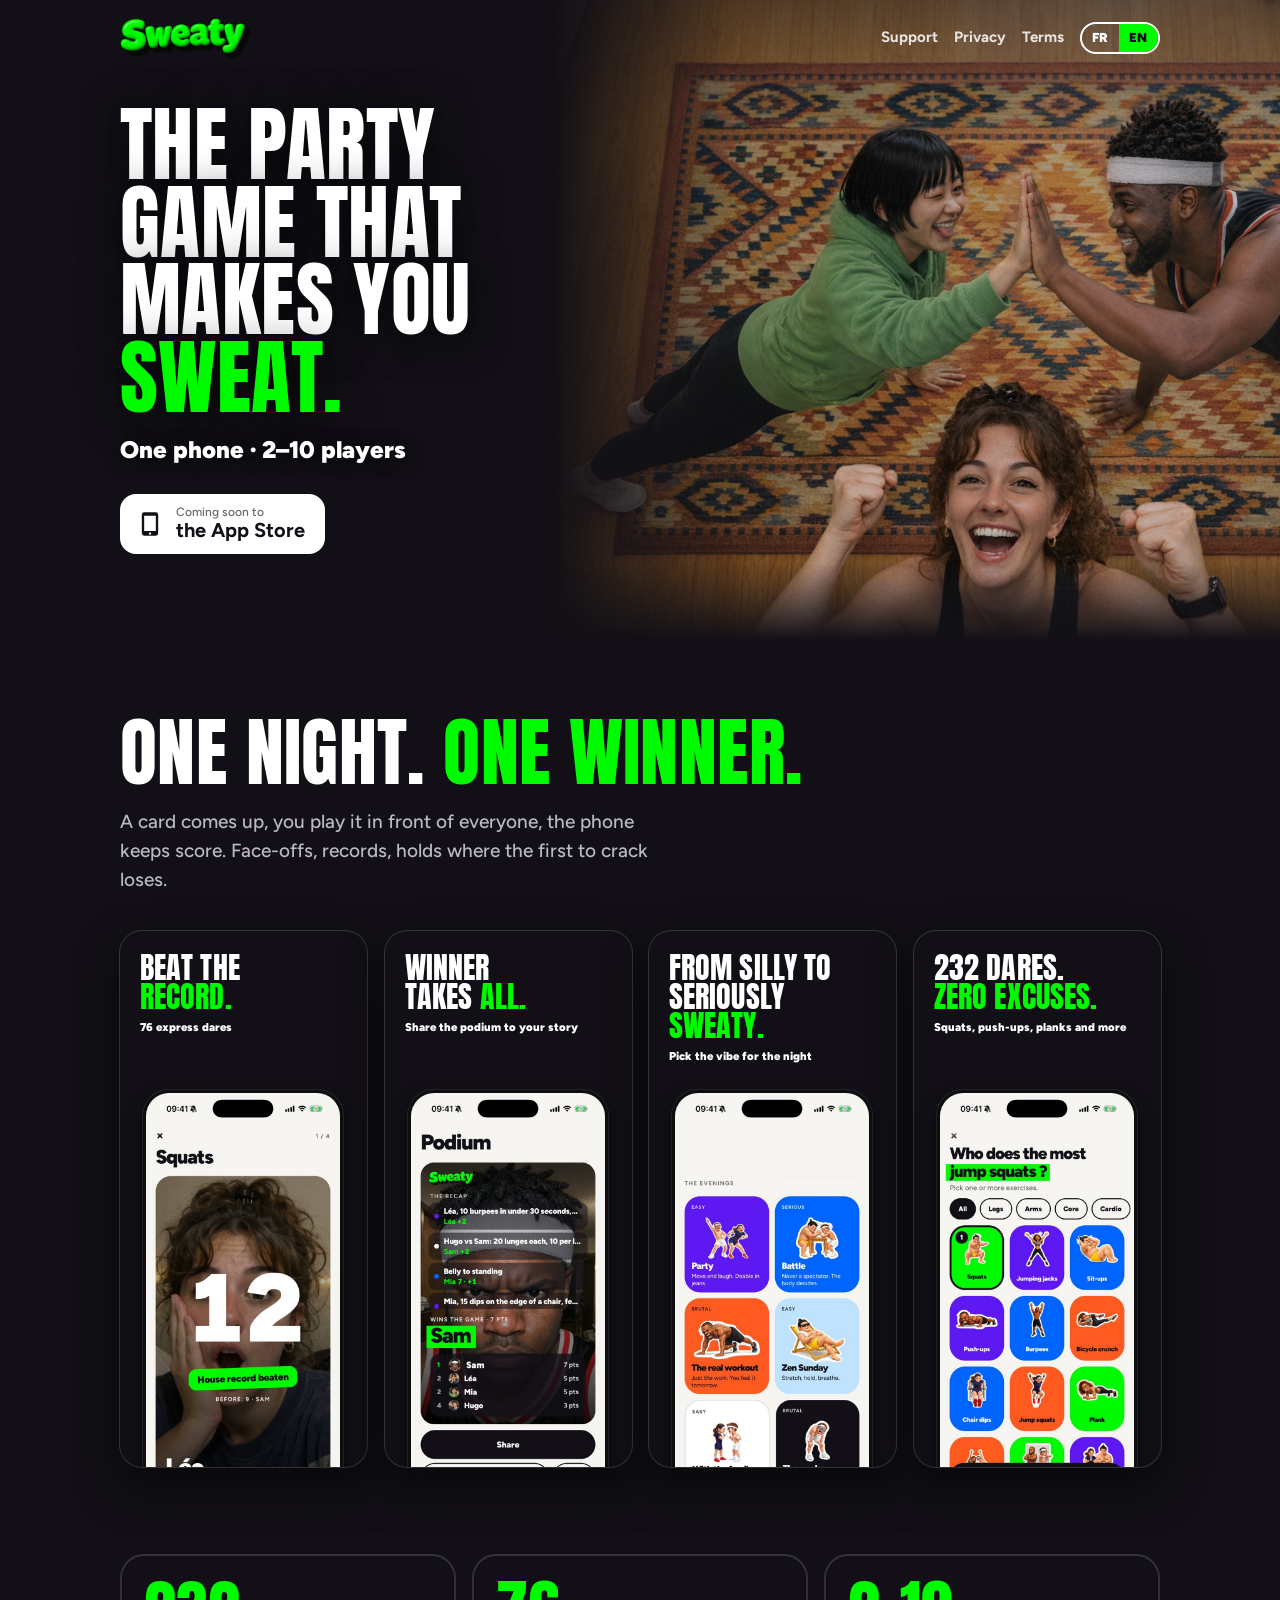
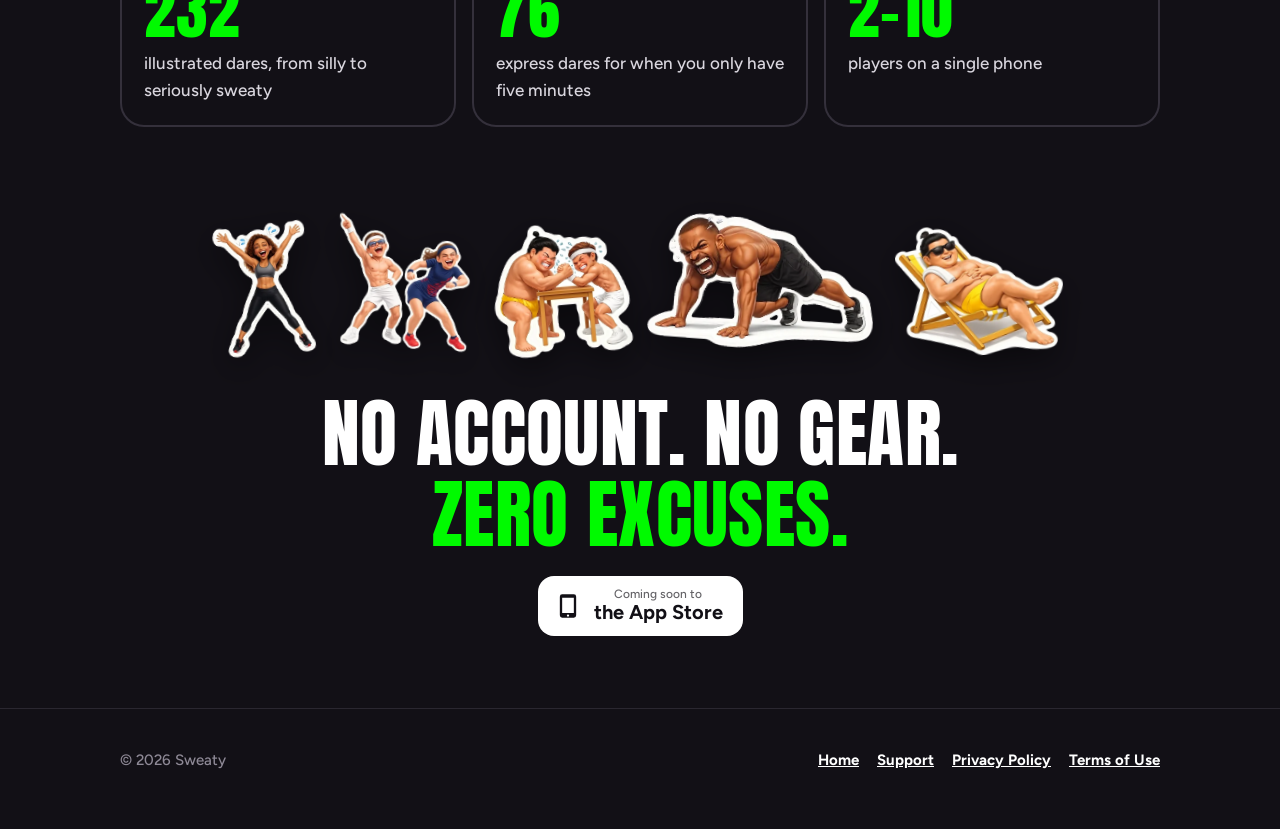
==== index.html @ d06563e6 "Accueil : la provenance d'une visite (referrer Instagram, TikTok… ou ?s=) est comptée comme un clic " ====
<!doctype html>
<html class="l-en" lang="en">
<head>
<meta charset="utf-8">
<meta name="viewport" content="width=device-width,initial-scale=1">
<title>Sweaty · The party game that makes you sweat</title>
<meta name="title-fr" content="Sweaty · Le party game qui fait suer"><meta name="title-en" content="Sweaty · The party game that makes you sweat">
<meta name="description" content="Workout dares with friends, on a single phone. 2 to 10 players.">
<meta property="og:title" content="Sweaty · The party game that makes you sweat"><meta property="og:description" content="Workout dares with friends, on a single phone. 2 to 10 players.">
<meta property="og:image" content="https://sweatygame.com/img/hero-wide-8.jpg">
<meta name="theme-color" content="#121016">
<meta name="apple-itunes-app" content="app-id=6825698984">
<link rel="icon" href="img/favicon.png"><link rel="apple-touch-icon" href="img/icon.png">
<link rel="stylesheet" href="style.css?v=c065d36a">
<script src="lang.js?v=2d3f7bec"></script>
</head>
<body class="home">

<header class="hero">
  <picture>
    <source media="(max-width:860px)" srcset="img/hero-phone-8.jpg">
    <img class="bg" src="img/hero-wide-8.jpg" alt="" width="2000" height="1763">
  </picture>
  <div class="wrap bar">
  <a class="logo" href="./" aria-label="Sweaty"><img src="img/wordmark.png" alt="Sweaty" width="600" height="184"></a>
  <nav>
    <a class="hide-s" href="support.html"><span data-l="fr">Aide</span><span data-l="en">Support</span></a>
    <a class="hide-s" href="privacy.html"><span data-l="fr">Confidentialité</span><span data-l="en">Privacy</span></a>
    <a class="hide-s" href="terms.html"><span data-l="fr">Conditions</span><span data-l="en">Terms</span></a>
    <span class="langs" role="group" aria-label="Language"><button data-set="fr" lang="fr">FR</button><button data-set="en" lang="en">EN</button></span>
  </nav>
</div>
  <div class="wrap hero-copy">
    <h1 class="display"><span data-l="fr">Le party game qui fait <span class="neon">suer.</span></span><span data-l="en">The party game that makes you <span class="neon">sweat.</span></span></h1>
    <p class="lead"><span data-l="fr">Un seul téléphone · 2 à 10 joueurs</span><span data-l="en">One phone · 2–10 players</span></p>
    <span class="store" aria-label="App Store">
  <svg viewBox="0 0 24 24" aria-hidden="true"><path d="M7 2h10a2 2 0 0 1 2 2v16a2 2 0 0 1-2 2H7a2 2 0 0 1-2-2V4a2 2 0 0 1 2-2zm0 3v13h10V5H7zm5 14.2a1 1 0 1 0 0 2 1 1 0 0 0 0-2z"/></svg>
  <span><small><span data-l="fr">Bientôt sur</span><span data-l="en">Coming soon to</span></small><b><span data-l="fr">l’App Store</span><span data-l="en">the App Store</span></b></span>
</span>
  </div>
</header>

<section class="band ink">
  <div class="wrap">
    <h2 class="display"><span data-l="fr"><span class="nw">Une soirée.</span> <span class="neon nw">Un gagnant.</span></span><span data-l="en"><span class="nw">One night.</span> <span class="neon nw">One winner.</span></span></h2>
    <p class="sub"><span data-l="fr">Une carte tombe, tu la joues devant tout le monde, le téléphone compte les points. Face-à-face, records, tenues où le premier qui craque a perdu.</span><span data-l="en">A card comes up, you play it in front of everyone, the phone keeps score. Face-offs, records, holds where the first to crack loses.</span></p>
    <div class="gallery" data-l="fr"><figure class="tile"><figcaption><b class="display">Bats le<br><span class="neon">record.</span></b><span class="cap">76 défis express</span></figcaption><div class="phone"><img src="img/cap-fr-4.jpg" alt="Record de la maison battu par Léa" width="620" height="1348" loading="lazy"></div></figure><figure class="tile"><figcaption><b class="display">Le gagnant<br>prend <span class="neon">tout.</span></b><span class="cap">Le podium à partager en story</span></figcaption><div class="phone"><img src="img/cap-fr-5.jpg" alt="Podium de fin de partie" width="620" height="1348" loading="lazy"></div></figure><figure class="tile"><figcaption><b class="display">Du fou rire<br>au vrai <span class="neon">sport.</span></b><span class="cap">Choisis l’ambiance de la soirée</span></figcaption><div class="phone"><img src="img/cap-fr-6.jpg" alt="Les soirées de Sweaty" width="620" height="1348" loading="lazy"></div></figure><figure class="tile"><figcaption><b class="display">232 défis.<br><span class="neon">Zéro excuse.</span></b><span class="cap">Squats, pompes, gainage et plus</span></figcaption><div class="phone"><img src="img/cap-fr-7.jpg" alt="Choix des défis express" width="620" height="1348" loading="lazy"></div></figure></div>
    <div class="gallery" data-l="en"><figure class="tile"><figcaption><b class="display">Beat the<br><span class="neon">record.</span></b><span class="cap">76 express dares</span></figcaption><div class="phone"><img src="img/cap-en-4.jpg" alt="House record beaten by Léa" width="620" height="1348" loading="lazy"></div></figure><figure class="tile"><figcaption><b class="display">Winner<br>takes <span class="neon">all.</span></b><span class="cap">Share the podium to your story</span></figcaption><div class="phone"><img src="img/cap-en-5.jpg" alt="End-of-game podium" width="620" height="1348" loading="lazy"></div></figure><figure class="tile"><figcaption><b class="display">From silly to<br>seriously <span class="neon">sweaty.</span></b><span class="cap">Pick the vibe for the night</span></figcaption><div class="phone"><img src="img/cap-en-6.jpg" alt="Sweaty game nights" width="620" height="1348" loading="lazy"></div></figure><figure class="tile"><figcaption><b class="display">232 dares.<br><span class="neon">Zero excuses.</span></b><span class="cap">Squats, push-ups, planks and more</span></figcaption><div class="phone"><img src="img/cap-en-7.jpg" alt="Picking express dares" width="620" height="1348" loading="lazy"></div></figure></div>
    <p class="hint"><span data-l="fr">Fais défiler →</span><span data-l="en">Scroll →</span></p>
  </div>
</section>

<section class="band ink" style="padding-top:8px">
  <div class="wrap">
    <div class="facts">
      <div class="fact"><b>232</b><span data-l="fr">défis illustrés, du fou rire au vrai sport</span><span data-l="en">illustrated dares, from silly to seriously sweaty</span></div>
      <div class="fact"><b>76</b><span data-l="fr">défis express quand on n'a que cinq minutes</span><span data-l="en">express dares for when you only have five minutes</span></div>
      <div class="fact"><b>2–10</b><span data-l="fr">joueurs sur un seul téléphone</span><span data-l="en">players on a single phone</span></div>
    </div>
  </div>
</section>

<section class="ink closing">
  <div class="wrap">
    <div class="mascots" aria-hidden="true">
      <img src="img/m-jumpingjack.webp" alt="" loading="lazy"><img src="img/m-dance.webp" alt="" loading="lazy"><img src="img/m-armwrestle.webp" alt="" loading="lazy"><img src="img/m-climber.webp" alt="" loading="lazy"><img src="img/m-chill.webp" alt="" loading="lazy">
    </div>
    <h2 class="display"><span data-l="fr"><span class="nw">Pas de compte.</span> <span class="nw">Pas de matériel.</span> <span class="neon nw">Zéro excuse.</span></span><span data-l="en"><span class="nw">No account.</span> <span class="nw">No gear.</span> <span class="neon nw">Zero excuses.</span></span></h2>
    <span class="store" aria-label="App Store">
  <svg viewBox="0 0 24 24" aria-hidden="true"><path d="M7 2h10a2 2 0 0 1 2 2v16a2 2 0 0 1-2 2H7a2 2 0 0 1-2-2V4a2 2 0 0 1 2-2zm0 3v13h10V5H7zm5 14.2a1 1 0 1 0 0 2 1 1 0 0 0 0-2z"/></svg>
  <span><small><span data-l="fr">Bientôt sur</span><span data-l="en">Coming soon to</span></small><b><span data-l="fr">l’App Store</span><span data-l="en">the App Store</span></b></span>
</span>
  </div>
</section>
<script>
(function () {
  // Where a visit to the home comes from: a bio link (Instagram, TikTok… send their referrer) or an explicit ?s=.
  // Counted like a /go click, so the sources compare in one table. Nothing stored, no cookie.
  var KEY = "phc_oCD946SSkJ4tAKrkd6mvr7YiN2otQcJM7UCzpSbLipkP", HOST = "https://eu.i.posthog.com";
  if (!KEY) { return; }
  var q = new URLSearchParams(location.search);
  var s = (q.get('s') || '').replace(/[^a-z0-9_-]/gi, '').slice(0, 40);
  if (!s) {
    var r = (document.referrer || '').toLowerCase();
    var known = [['instagram.com', 'instagram'], ['tiktok.com', 'tiktok'], ['facebook.com', 'facebook'], ['t.co', 'x'], ['twitter.com', 'x'], ['x.com', 'x'], ['youtube.com', 'youtube'], ['youtu.be', 'youtube'], ['threads.', 'threads'], ['snapchat.com', 'snapchat'], ['linkedin.com', 'linkedin'], ['reddit.com', 'reddit'], ['producthunt.com', 'producthunt']];
    for (var i = 0; i < known.length; i++) { if (r.indexOf(known[i][0]) !== -1) { s = known[i][1]; break; } }
  }
  if (!s) { return; }
  try {
    var body = JSON.stringify({api_key: KEY, event: 'share_link_clicked', distinct_id: 'home-' + Math.random().toString(36).slice(2),
      properties: {source: s, landing: 'home', $process_person_profile: false, $current_url: location.href, $referrer: document.referrer || '', $lib: 'sweaty-home'}});
    if (!(navigator.sendBeacon && navigator.sendBeacon(HOST + '/i/v0/e/', new Blob([body], {type: 'text/plain'})))) {
      fetch(HOST + '/i/v0/e/', {method: 'POST', keepalive: true, headers: {'Content-Type': 'text/plain'}, body: body}).catch(function () {});
    }
  } catch (err) {}
})();
</script>
<footer><div class="wrap row">
  <span>© <span id="y">2026</span> Sweaty</span>
  <nav>
    <a href="./"><span data-l="fr">Accueil</span><span data-l="en">Home</span></a>
    <a href="support.html"><span data-l="fr">Aide et contact</span><span data-l="en">Support</span></a>
    <a href="privacy.html"><span data-l="fr">Confidentialité</span><span data-l="en">Privacy Policy</span></a>
    <a href="terms.html"><span data-l="fr">Conditions d'utilisation</span><span data-l="en">Terms of Use</span></a>
  </nav>
</div></footer>
</body>
</html>
---- style.css ----
@import url('https://fonts.googleapis.com/css2?family=Anton&family=Figtree:wght@500;700;900&display=swap');
:root{--purple:#5E18F1;--neon:#00FA00;--ink:#121016;--paper:#F6F5F2;--white:#fff;--blue:#0064FF;--orange:#FF5A1F;--sky:#BFE3FF;--muted:#5d5a63;--line:#e3e1dc}
*{box-sizing:border-box}
html{-webkit-text-size-adjust:100%}
body{margin:0;background:var(--paper);color:var(--ink);font:500 17px/1.55 Figtree,system-ui,-apple-system,sans-serif}
a{color:inherit}
img{max-width:100%;height:auto;display:block}
html.l-fr [data-l=en],html.l-en [data-l=fr]{display:none!important}
.wrap{max-width:1080px;margin:0 auto;padding:0 20px}
/* top bar */
.bar{display:flex;align-items:center;justify-content:space-between;gap:12px;padding-top:18px;padding-bottom:18px}
.bar .logo img{height:40px;width:auto}
.bar nav{display:flex;align-items:center;gap:16px;font-weight:700;font-size:15px}
.bar nav a{text-decoration:none;opacity:.85}
.bar nav a:hover{opacity:1;text-decoration:underline}
.langs{display:inline-flex;border:2px solid currentColor;border-radius:999px;overflow:hidden;font-weight:900;font-size:13px}
.langs button{all:unset;cursor:pointer;padding:4px 10px;letter-spacing:.04em}
html.l-fr .langs [data-set=fr],html.l-en .langs [data-set=en]{background:var(--neon);color:var(--ink)}
/* hero */
.display{font-family:Anton,Impact,'Arial Narrow',sans-serif;font-weight:400;text-transform:uppercase;letter-spacing:.005em;line-height:.95}
.neon{color:var(--neon)}
.hero{position:relative;color:#fff;background:var(--ink);overflow:hidden;display:flex;flex-direction:column}
.hero .bar{order:1;position:relative;z-index:2;width:100%}
.hero-copy{order:2;position:relative;z-index:2;padding-top:12px;padding-bottom:28px;width:100%}
.hero picture{order:3;position:relative;display:block}
.hero .bg{display:block;width:100%;height:auto;aspect-ratio:4/5;object-fit:cover;object-position:50% 50%}
/* the shading lives inside the photo's frame, so it always paints over it */
.hero picture::before,.hero picture::after{content:'';position:absolute;pointer-events:none;z-index:1}
.hero picture::before{inset:0 0 auto 0;height:44px;background:linear-gradient(180deg,var(--ink),rgba(18,16,22,0))}
.hero picture::after{inset:auto 0 0 0;height:120px;background:linear-gradient(180deg,rgba(18,16,22,0),var(--ink))}
.hero h1{font-size:clamp(48px,13vw,84px);margin:0 0 14px;text-shadow:0 4px 30px rgba(0,0,0,.35)}
.hero p.lead{font-weight:900;font-size:clamp(18px,2.1vw,24px);margin:0 0 26px}
.store{display:inline-flex;align-items:center;gap:12px;background:#fff;color:var(--ink);border-radius:16px;padding:12px 20px 12px 16px;text-decoration:none;font-weight:700}
.store svg{width:28px;height:28px;fill:currentColor}
.store small{display:block;font-size:12px;opacity:.65;font-weight:500;line-height:1.1}
.store b{display:block;font-size:20px;line-height:1.15}
/* sections */
section.band{padding:72px 0}
h2{font-weight:900;font-size:clamp(32px,4.5vw,52px);line-height:1.02;letter-spacing:-.025em;margin:0 0 14px}
h2.display .nw{white-space:nowrap}
h2.display{font-weight:400;letter-spacing:.005em;font-size:clamp(42px,6vw,76px);line-height:1.06}
.sub{color:var(--muted);font-size:19px;margin:0 0 36px;max-width:46ch}
.ink{background:var(--ink);color:#fff}
.ink .sub{color:#bdb9c4}
.gallery{display:grid;grid-template-columns:repeat(4,1fr);gap:18px}
/* one layout for every tile: title on top, phone at the same height, cut by the tile's bottom edge */
.tile{margin:0;container-type:inline-size;position:relative;aspect-ratio:1320/2868;overflow:hidden;border-radius:22px;background:var(--ink);box-shadow:0 0 0 1px rgba(255,255,255,.16),0 20px 44px rgba(0,0,0,.55)}
.tile figcaption{position:absolute;left:8cqw;right:6cqw;top:9cqw}
.tile figcaption b{display:block;font-size:12cqw;line-height:.98;color:#fff}
.tile figcaption .cap{display:block;margin-top:3.5cqw;font-weight:900;font-size:4.6cqw;line-height:1.25;color:#fff}
.tile .phone{position:absolute;left:9cqw;right:9cqw;top:var(--phone-top,52cqw);padding:1.6cqw;border-radius:11cqw;background:#0E0D10;box-shadow:0 4cqw 7cqw rgba(0,0,0,.55),inset 0 0 0 .3cqw #2A282E}
.tile .phone img{display:block;width:100%;height:auto;border-radius:9.4cqw}
/* English has one three-line title: every phone moves down by one line so they stay level */
html.l-en .tile{--phone-top:64cqw}
.hint{display:none;color:#8e8996;font-size:14px;font-weight:700;margin:6px 0 0}
.facts{display:grid;grid-template-columns:repeat(3,1fr);gap:16px;margin-top:8px}
.fact{border:2px solid #34303b;border-radius:24px;padding:22px;color:#d9d6de}
.fact b{display:block;font-family:Anton,Impact,sans-serif;font-weight:400;font-size:64px;line-height:1;color:var(--neon);margin-bottom:8px}
.closing{text-align:center;padding:24px 0 72px}
.closing h2{margin-bottom:22px}
/* footer */
footer{padding:40px 0 56px;font-size:15px;color:var(--muted);border-top:1px solid var(--line)}
footer .row{display:flex;flex-wrap:wrap;justify-content:space-between;gap:16px;align-items:center}
footer nav{display:flex;flex-wrap:wrap;gap:18px;font-weight:700;color:var(--ink)}
/* document pages */
.doc-head{background:var(--ink);color:#fff;padding-bottom:40px}
.doc-head h1{font-family:Anton,Impact,sans-serif;font-weight:400;text-transform:uppercase;font-size:clamp(44px,7vw,80px);line-height:.95;margin:28px 0 12px}
.doc-head p{margin:0;opacity:.8}
.doc{max-width:760px;margin:0 auto;padding:44px 20px 24px}
.doc h2{font-size:clamp(24px,3vw,30px);margin:40px 0 10px}
.doc h3{font-weight:900;font-size:20px;margin:26px 0 6px}
.doc p,.doc li{color:#2b2830}
.doc ul{padding-left:22px}
.doc li{margin:6px 0}
.note{background:#fff;border:2px solid var(--ink);border-radius:22px;padding:18px 20px;margin:24px 0}
.note.green{background:var(--neon);border-color:var(--neon)}
.mail{font-weight:900;font-size:20px;word-break:break-all}
.faq details{background:#fff;border-radius:20px;padding:16px 20px;margin:10px 0;border:2px solid transparent}
.faq details[open]{border-color:var(--ink)}
.faq summary{cursor:pointer;font-weight:900;font-size:18px;list-style:none;display:flex;justify-content:space-between;gap:12px}
.faq summary::-webkit-details-marker{display:none}
.faq summary::after{content:'+';font-size:24px;line-height:1}
.faq details[open] summary::after{content:'–'}
.faq details p{margin:10px 0 0}
@media (min-width:861px){
  /* desktop: copy on ink at the left, the photo cropped so Hugo stays out of frame (ratio 1.135, never cropped further) at the right, a short fade between the two */
  .hero{--hero-h:clamp(560px,50vw,860px);min-height:var(--hero-h)}
  .hero-copy{margin-top:auto;margin-bottom:auto;padding-top:0;padding-bottom:56px}
  .hero-copy>*{max-width:min(46%,540px)}
  .hero h1{font-size:clamp(52px,6.4vw,96px);text-shadow:0 4px 40px rgba(0,0,0,.6)}
  .hero p.lead{text-shadow:0 2px 18px rgba(0,0,0,.6)}
  .hero picture{position:absolute;top:0;bottom:0;right:0;left:auto;width:min(66%,calc(var(--hero-h) * 1.135))}
  .hero .bg{position:absolute;inset:0;width:100%;height:100%;aspect-ratio:auto;object-position:50% 50%}
  .hero picture::before{inset:0 auto 0 0;width:26%;height:auto;background:linear-gradient(90deg,var(--ink),rgba(18,16,22,0))}
  .hero picture::after{inset:0;height:auto;background:linear-gradient(180deg,rgba(18,16,22,.5) 0%,rgba(18,16,22,0) 22%,rgba(18,16,22,0) 88%,var(--ink) 100%)}
}


@media (max-width:860px){
  .facts{grid-template-columns:1fr}
  .bar nav .hide-s{display:none}
  .gallery{display:flex;gap:14px;overflow-x:auto;scroll-snap-type:x mandatory;margin:0 -20px;padding:4px 20px 22px;scrollbar-width:none;-webkit-overflow-scrolling:touch}
  .gallery::-webkit-scrollbar{display:none}
  .gallery .tile{flex:0 0 min(62%,300px);scroll-snap-align:start}
  .hint{display:block}
}
@media (max-width:600px){
  section.band{padding:52px 0}
  .fact b{font-size:52px}
}
/* mascots above the closing call */
.mascots{display:flex;justify-content:center;align-items:flex-end;gap:clamp(6px,2vw,22px);margin:0 auto 38px;max-width:760px}
.mascots img{width:auto;height:clamp(64px,11vw,132px);filter:drop-shadow(0 10px 16px rgba(0,0,0,.45))}
.mascots img:nth-child(odd){transform:rotate(-5deg)}
.mascots img:nth-child(even){transform:rotate(4deg) translateY(-6px)}
@media (max-width:480px){.mascots img:nth-child(2),.mascots img:nth-child(4){display:none}}
/* the homepage stays black down to the footer */
body.home{background:var(--ink)}
body.home footer{color:#8e8996;border-top-color:#2a2730}
body.home footer nav{color:#fff}

/* /go: the page a shared podium links to. One ink screen: the duo, the dare, the badge. */
.go-body{min-height:100svh;display:flex;flex-direction:column}
.go [hidden]{display:none!important}
.go-page{flex:1;display:flex;flex-direction:column;color:#fff;background:var(--ink)}
.go-page .bar{width:100%;max-width:1080px;margin:0 auto;padding-left:20px;padding-right:20px}
.go{flex:1;display:flex;flex-direction:column;align-items:center;justify-content:center;text-align:center;padding:16px 20px 36px;max-width:760px;margin:0 auto;width:100%}
/* The sticker takes whatever height the text leaves: the screen is always full, two lines more or less. */
/* Once the sticker is at its largest, what is left goes above it: the badge stays near the foot. */
.go-art{flex:1 1 0;min-height:160px;max-height:480px;width:100%;position:relative;margin:auto 0 12px}
.go-duo{position:absolute;inset:0;width:100%;height:100%;object-fit:contain;filter:drop-shadow(0 18px 28px rgba(0,0,0,.5));transform:rotate(-3deg)}
.go h1{font-size:clamp(64px,19vw,96px);margin:0 0 16px;line-height:.92}
.go .hl{background:var(--neon);color:var(--ink);padding:0 .07em;display:inline-block;line-height:.96}
.go-rec{margin:0 0 10px;display:flex;flex-direction:column;align-items:center;gap:2px}
.go-rec-label{font-weight:900;font-size:13px;letter-spacing:.14em;text-transform:uppercase;color:#bdb9c4}
.go-rec b{color:var(--neon);font-size:clamp(34px,9vw,56px);line-height:1}
.go-lead{font-weight:900;font-size:clamp(17px,4.4vw,24px);line-height:1.3;margin:0 0 28px;color:#fff}
.go-lead .hook{display:none}.go-lead .hook.on{display:inline}
.go .store{padding:14px 26px 14px 20px;transition:transform .15s}
.go .store:hover{transform:translateY(-2px)}
.go .store b{font-size:22px}
@media (min-width:600px){.go .store{padding:18px 34px 18px 26px;border-radius:20px}.go .store svg{width:34px;height:34px}.go .store small{font-size:14px}.go .store b{font-size:27px}}
.go-wait{margin:22px 0 0;font-size:14px;color:#8e8996;display:flex;align-items:center;gap:10px}
.go-bar{width:56px;height:4px;border-radius:2px;background:#2a2730;overflow:hidden;display:inline-block}
.go-bar i{display:block;height:100%;width:0;background:var(--neon);animation:go-fill 1.4s linear forwards}
@keyframes go-fill{to{width:100%}}
.go-body footer{padding:22px 0 28px}
@media (max-width:480px){.go-page .bar nav .hide-s{display:none}}
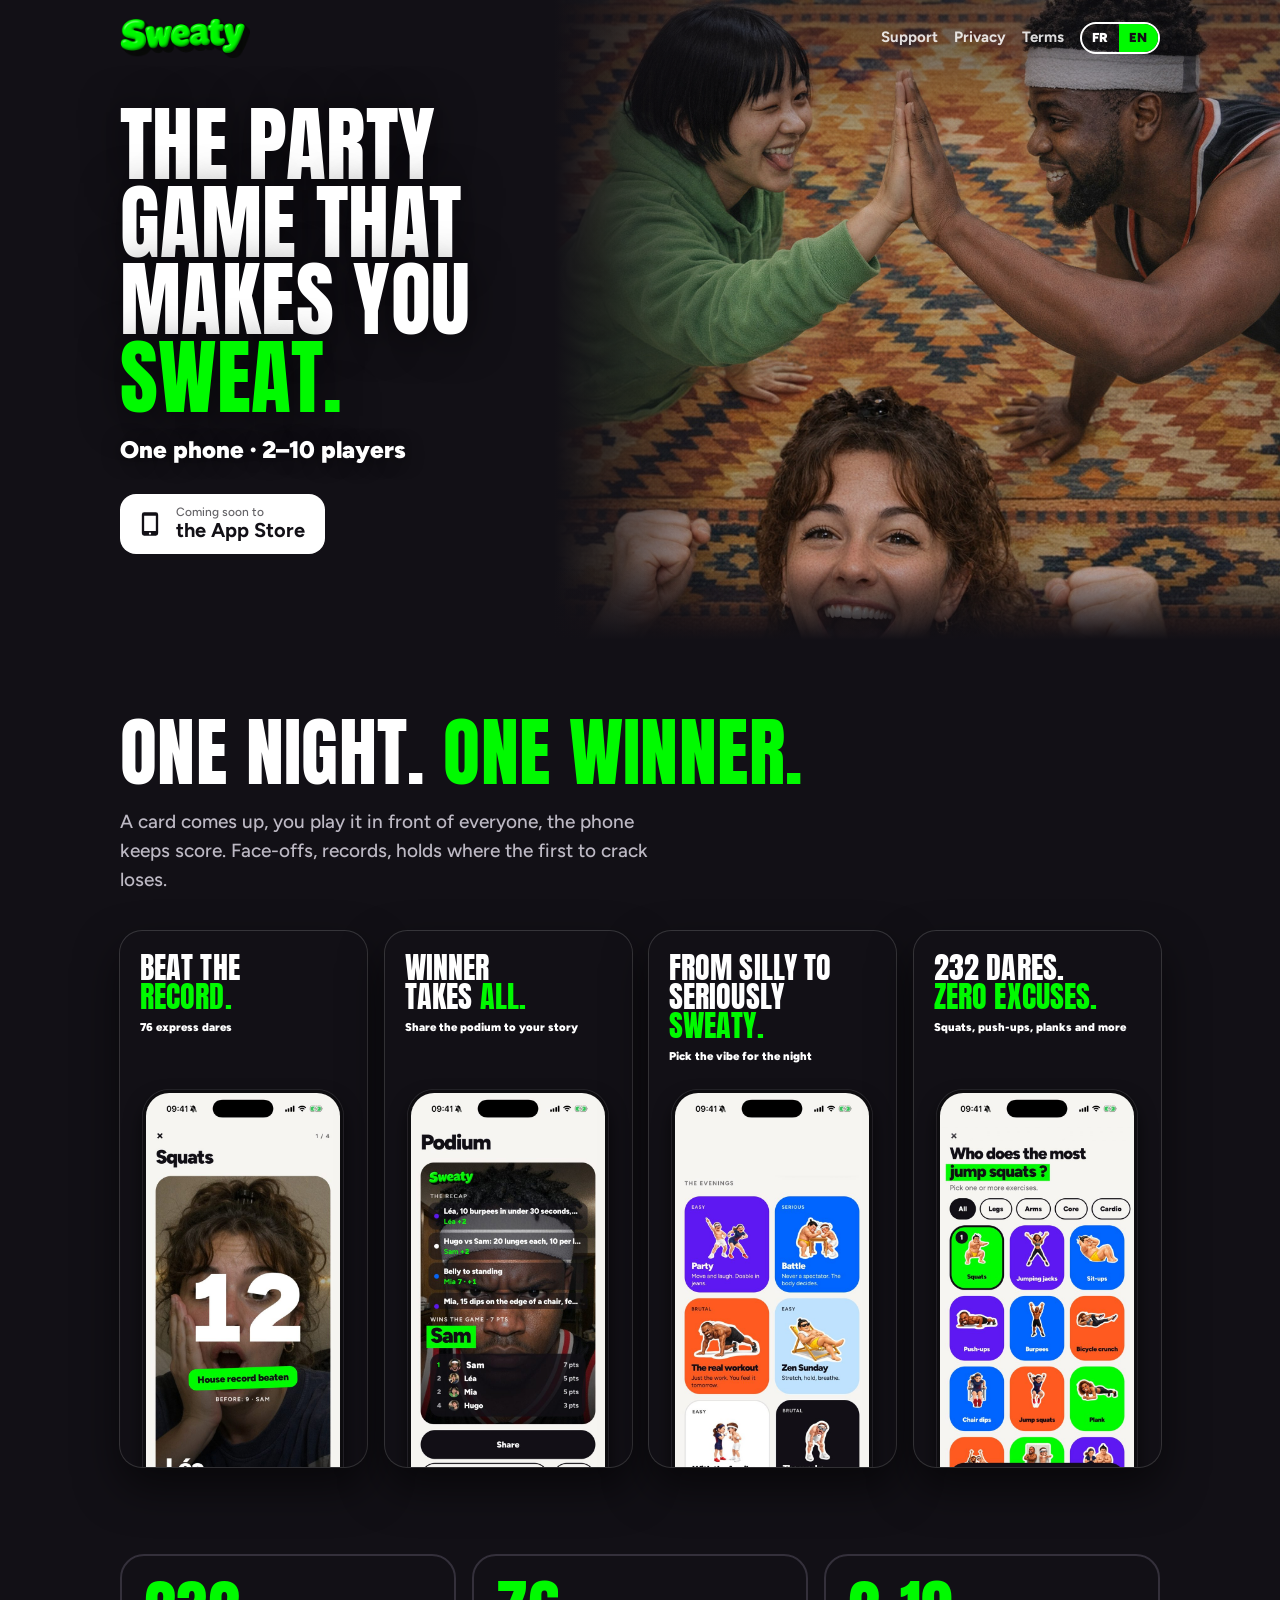
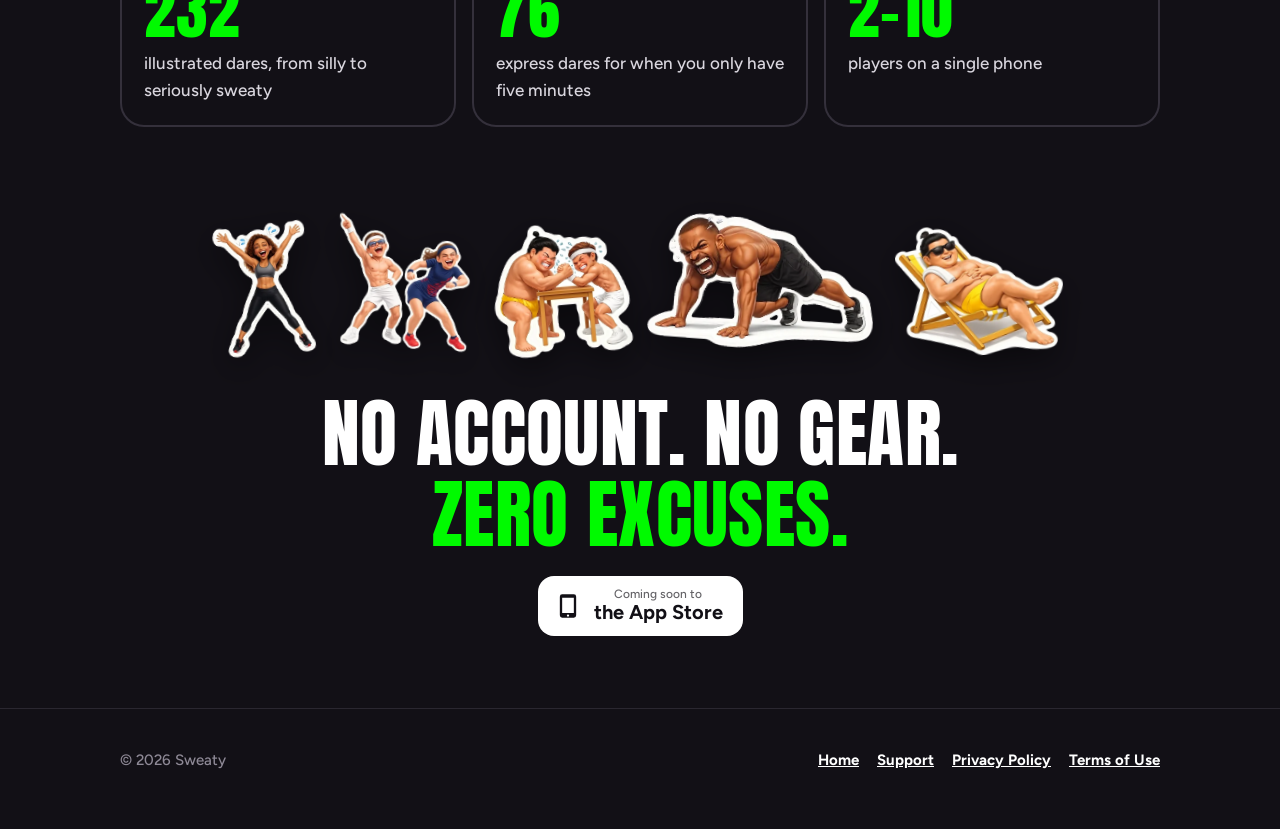
==== commit d5853f2e: "Accueil : une visite venue d'un réseau (utm_source=ig, referrer TikTok…) atterrit sur la page Bats-n" ====
--- a/index.html
+++ b/index.html
@@ -10,6 +10,19 @@
 <meta property="og:image" content="https://sweatygame.com/img/hero-wide-8.jpg">
 <meta name="theme-color" content="#121016">
 <meta name="apple-itunes-app" content="app-id=6825698984">
+<script>
+(function () {
+  // A visit that comes from a bio link (Instagram adds utm_source=ig, TikTok and the others send their referrer)
+  // lands on the dare page, /go, which counts the click by its source and opens the App Store. A direct visit stays here.
+  var q = new URLSearchParams(location.search);
+  var s = (q.get('s') || '').replace(/[^a-z0-9_-]/gi, '').slice(0, 40);
+  var utm = (q.get('utm_source') || '').toLowerCase();
+  var ref = (document.referrer || '').toLowerCase();
+  var known = [['ig', 'instagram'], ['instagram', 'instagram'], ['tiktok', 'tiktok'], ['facebook', 'facebook'], ['fb', 'facebook'], ['t.co', 'x'], ['twitter', 'x'], ['x.com', 'x'], ['youtu', 'youtube'], ['threads', 'threads'], ['snapchat', 'snapchat'], ['linkedin', 'linkedin'], ['reddit', 'reddit'], ['producthunt', 'producthunt']];
+  if (!s) { for (var i = 0; i < known.length; i++) { if (utm === known[i][0] || ref.indexOf(known[i][0]) !== -1) { s = known[i][1]; break; } } }
+  if (s) { location.replace('/go?s=' + encodeURIComponent(s)); }
+})();
+</script>
 <link rel="icon" href="img/favicon.png"><link rel="apple-touch-icon" href="img/icon.png">
 <link rel="stylesheet" href="style.css?v=c065d36a">
 <script src="lang.js?v=2d3f7bec"></script>
@@ -72,29 +85,6 @@
 </span>
   </div>
 </section>
-<script>
-(function () {
-  // Where a visit to the home comes from: a bio link (Instagram, TikTok… send their referrer) or an explicit ?s=.
-  // Counted like a /go click, so the sources compare in one table. Nothing stored, no cookie.
-  var KEY = "phc_oCD946SSkJ4tAKrkd6mvr7YiN2otQcJM7UCzpSbLipkP", HOST = "https://eu.i.posthog.com";
-  if (!KEY) { return; }
-  var q = new URLSearchParams(location.search);
-  var s = (q.get('s') || '').replace(/[^a-z0-9_-]/gi, '').slice(0, 40);
-  if (!s) {
-    var r = (document.referrer || '').toLowerCase();
-    var known = [['instagram.com', 'instagram'], ['tiktok.com', 'tiktok'], ['facebook.com', 'facebook'], ['t.co', 'x'], ['twitter.com', 'x'], ['x.com', 'x'], ['youtube.com', 'youtube'], ['youtu.be', 'youtube'], ['threads.', 'threads'], ['snapchat.com', 'snapchat'], ['linkedin.com', 'linkedin'], ['reddit.com', 'reddit'], ['producthunt.com', 'producthunt']];
-    for (var i = 0; i < known.length; i++) { if (r.indexOf(known[i][0]) !== -1) { s = known[i][1]; break; } }
-  }
-  if (!s) { return; }
-  try {
-    var body = JSON.stringify({api_key: KEY, event: 'share_link_clicked', distinct_id: 'home-' + Math.random().toString(36).slice(2),
-      properties: {source: s, landing: 'home', $process_person_profile: false, $current_url: location.href, $referrer: document.referrer || '', $lib: 'sweaty-home'}});
-    if (!(navigator.sendBeacon && navigator.sendBeacon(HOST + '/i/v0/e/', new Blob([body], {type: 'text/plain'})))) {
-      fetch(HOST + '/i/v0/e/', {method: 'POST', keepalive: true, headers: {'Content-Type': 'text/plain'}, body: body}).catch(function () {});
-    }
-  } catch (err) {}
-})();
-</script>
 <footer><div class="wrap row">
   <span>© <span id="y">2026</span> Sweaty</span>
   <nav>
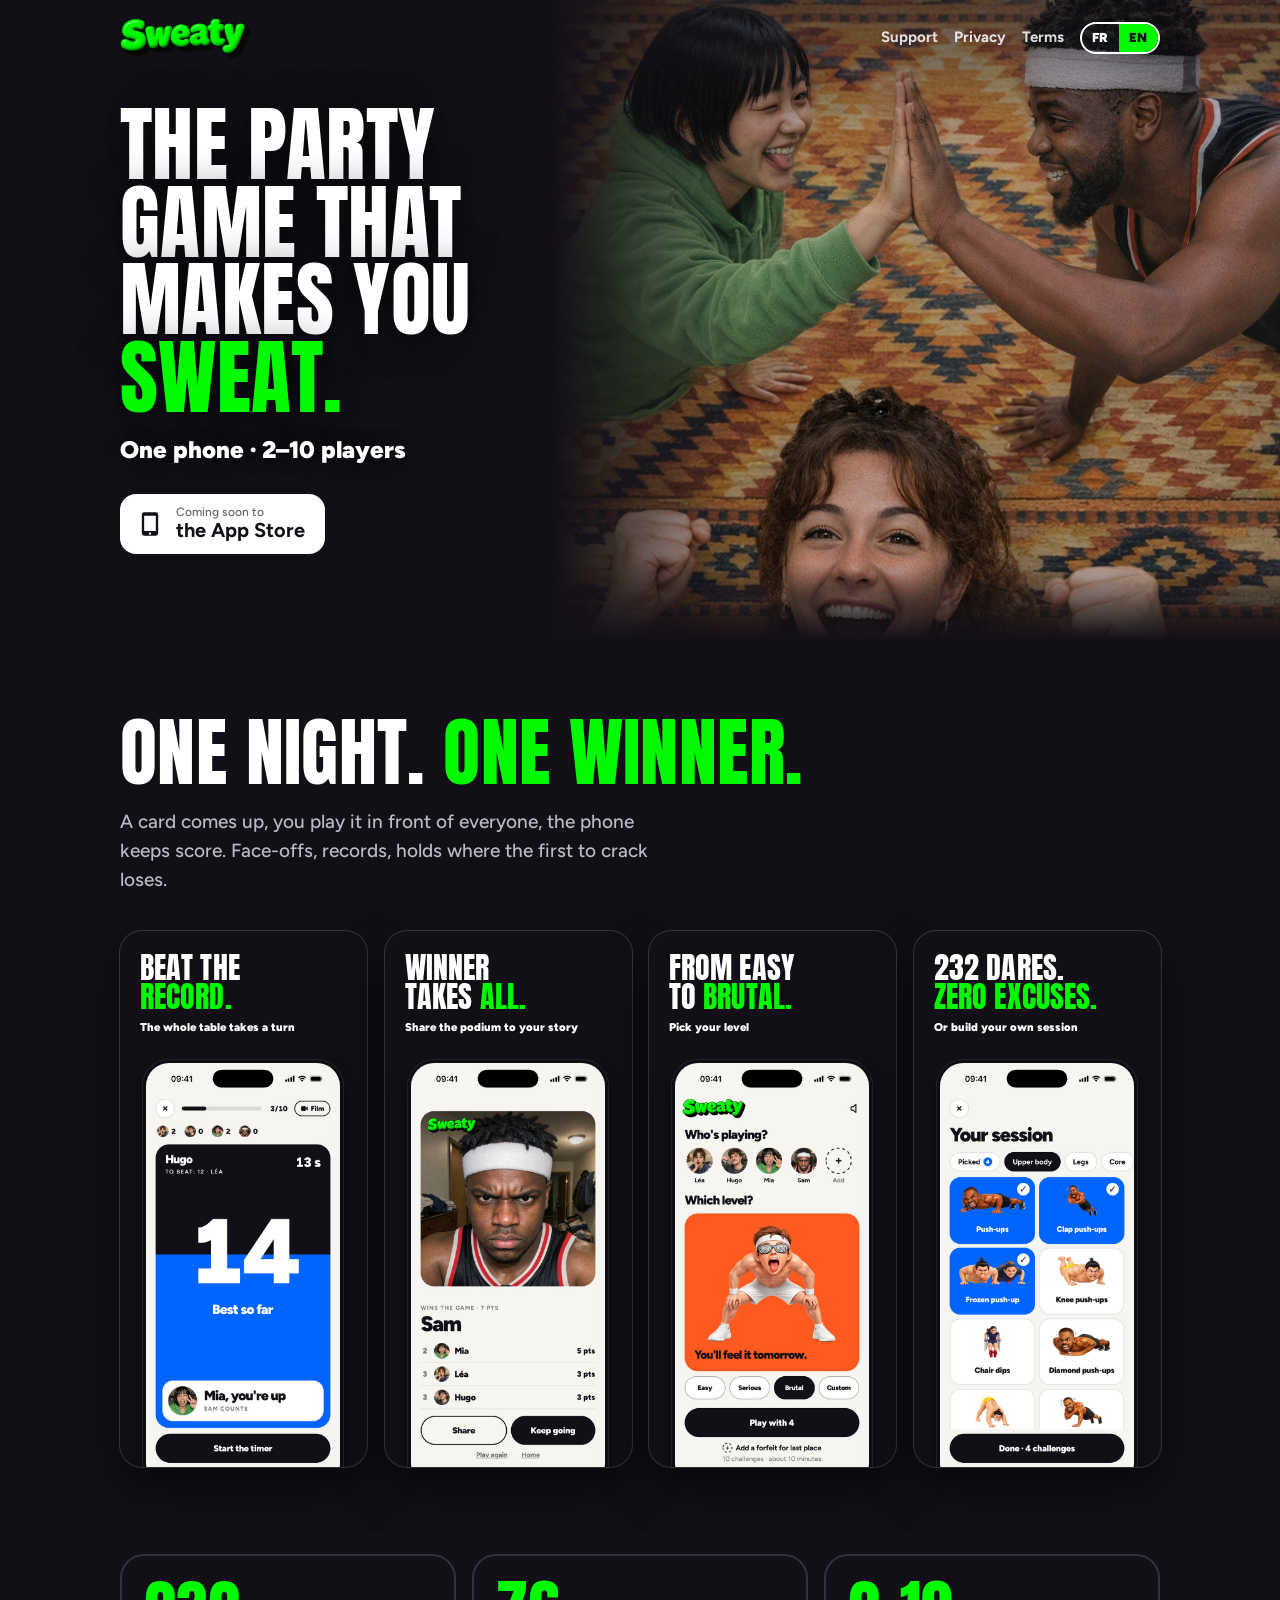
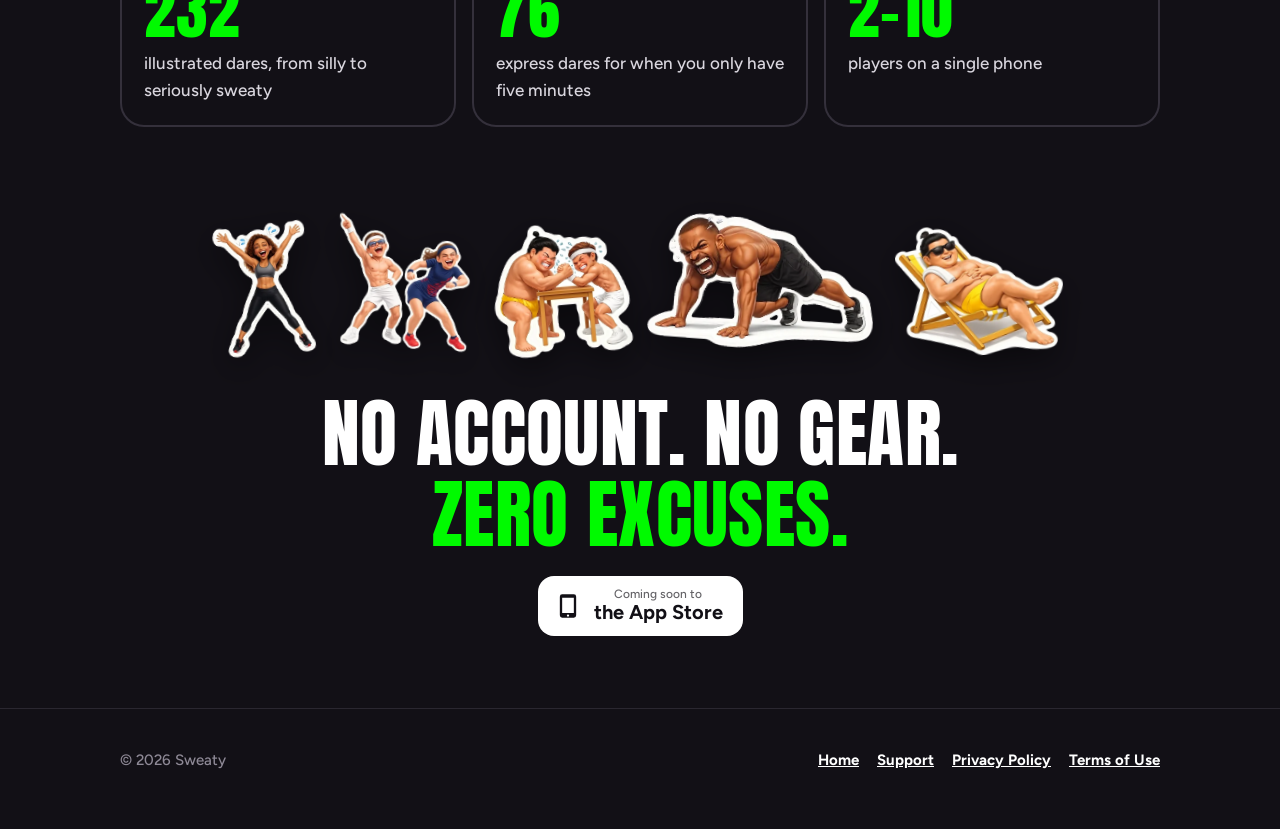
==== commit 87cfda97: "Accueil : la galerie montre les écrans de la nouvelle app (record qui fait le tour de la table, podi" ====
--- a/index.html
+++ b/index.html
@@ -20,11 +20,13 @@
   var ref = (document.referrer || '').toLowerCase();
   var known = [['ig', 'instagram'], ['instagram', 'instagram'], ['tiktok', 'tiktok'], ['facebook', 'facebook'], ['fb', 'facebook'], ['t.co', 'x'], ['twitter', 'x'], ['x.com', 'x'], ['youtu', 'youtube'], ['threads', 'threads'], ['snapchat', 'snapchat'], ['linkedin', 'linkedin'], ['reddit', 'reddit'], ['producthunt', 'producthunt']];
   if (!s) { for (var i = 0; i < known.length; i++) { if (utm === known[i][0] || ref.indexOf(known[i][0]) !== -1) { s = known[i][1]; break; } } }
+  // Instagram sometimes tags a bio link with only its click id (fbclid, igsh), without utm_source.
+  if (!s && (q.has('fbclid') || q.has('igsh') || q.has('igshid'))) { s = 'instagram'; }
   if (s) { location.replace('/go?s=' + encodeURIComponent(s)); }
 })();
 </script>
 <link rel="icon" href="img/favicon.png"><link rel="apple-touch-icon" href="img/icon.png">
-<link rel="stylesheet" href="style.css?v=c065d36a">
+<link rel="stylesheet" href="style.css?v=cb197044">
 <script src="lang.js?v=2d3f7bec"></script>
 </head>
 <body class="home">
@@ -57,8 +59,8 @@
   <div class="wrap">
     <h2 class="display"><span data-l="fr"><span class="nw">Une soirée.</span> <span class="neon nw">Un gagnant.</span></span><span data-l="en"><span class="nw">One night.</span> <span class="neon nw">One winner.</span></span></h2>
     <p class="sub"><span data-l="fr">Une carte tombe, tu la joues devant tout le monde, le téléphone compte les points. Face-à-face, records, tenues où le premier qui craque a perdu.</span><span data-l="en">A card comes up, you play it in front of everyone, the phone keeps score. Face-offs, records, holds where the first to crack loses.</span></p>
-    <div class="gallery" data-l="fr"><figure class="tile"><figcaption><b class="display">Bats le<br><span class="neon">record.</span></b><span class="cap">76 défis express</span></figcaption><div class="phone"><img src="img/cap-fr-4.jpg" alt="Record de la maison battu par Léa" width="620" height="1348" loading="lazy"></div></figure><figure class="tile"><figcaption><b class="display">Le gagnant<br>prend <span class="neon">tout.</span></b><span class="cap">Le podium à partager en story</span></figcaption><div class="phone"><img src="img/cap-fr-5.jpg" alt="Podium de fin de partie" width="620" height="1348" loading="lazy"></div></figure><figure class="tile"><figcaption><b class="display">Du fou rire<br>au vrai <span class="neon">sport.</span></b><span class="cap">Choisis l’ambiance de la soirée</span></figcaption><div class="phone"><img src="img/cap-fr-6.jpg" alt="Les soirées de Sweaty" width="620" height="1348" loading="lazy"></div></figure><figure class="tile"><figcaption><b class="display">232 défis.<br><span class="neon">Zéro excuse.</span></b><span class="cap">Squats, pompes, gainage et plus</span></figcaption><div class="phone"><img src="img/cap-fr-7.jpg" alt="Choix des défis express" width="620" height="1348" loading="lazy"></div></figure></div>
-    <div class="gallery" data-l="en"><figure class="tile"><figcaption><b class="display">Beat the<br><span class="neon">record.</span></b><span class="cap">76 express dares</span></figcaption><div class="phone"><img src="img/cap-en-4.jpg" alt="House record beaten by Léa" width="620" height="1348" loading="lazy"></div></figure><figure class="tile"><figcaption><b class="display">Winner<br>takes <span class="neon">all.</span></b><span class="cap">Share the podium to your story</span></figcaption><div class="phone"><img src="img/cap-en-5.jpg" alt="End-of-game podium" width="620" height="1348" loading="lazy"></div></figure><figure class="tile"><figcaption><b class="display">From silly to<br>seriously <span class="neon">sweaty.</span></b><span class="cap">Pick the vibe for the night</span></figcaption><div class="phone"><img src="img/cap-en-6.jpg" alt="Sweaty game nights" width="620" height="1348" loading="lazy"></div></figure><figure class="tile"><figcaption><b class="display">232 dares.<br><span class="neon">Zero excuses.</span></b><span class="cap">Squats, push-ups, planks and more</span></figcaption><div class="phone"><img src="img/cap-en-7.jpg" alt="Picking express dares" width="620" height="1348" loading="lazy"></div></figure></div>
+    <div class="gallery" data-l="fr"><figure class="tile"><figcaption><b class="display">Bats le<br><span class="neon">record.</span></b><span class="cap">Toute la table y passe</span></figcaption><div class="phone"><img src="img/cap2-fr-4.jpg" alt="Record de squats : Hugo en fait 14, à Mia de jouer" width="620" height="1348" loading="lazy"></div></figure><figure class="tile"><figcaption><b class="display">Le gagnant<br>prend <span class="neon">tout.</span></b><span class="cap">Le podium à partager en story</span></figcaption><div class="phone"><img src="img/cap2-fr-5.jpg" alt="Podium de fin de partie : Sam gagne avec 7 points" width="620" height="1348" loading="lazy"></div></figure><figure class="tile"><figcaption><b class="display">De tranquille<br>à <span class="neon">brutal.</span></b><span class="cap">Choisis ton niveau</span></figcaption><div class="phone"><img src="img/cap2-fr-6.jpg" alt="Accueil de Sweaty : les joueurs et le niveau Brutal" width="620" height="1348" loading="lazy"></div></figure><figure class="tile"><figcaption><b class="display">232 défis.<br><span class="neon">Zéro excuse.</span></b><span class="cap">Ou compose ta propre séance</span></figcaption><div class="phone"><img src="img/cap2-fr-7.jpg" alt="Ta séance : les exercices du haut du corps à cocher" width="620" height="1348" loading="lazy"></div></figure></div>
+    <div class="gallery" data-l="en"><figure class="tile"><figcaption><b class="display">Beat the<br><span class="neon">record.</span></b><span class="cap">The whole table takes a turn</span></figcaption><div class="phone"><img src="img/cap2-en-4.jpg" alt="Squat record: Hugo does 14, Mia is up next" width="620" height="1348" loading="lazy"></div></figure><figure class="tile"><figcaption><b class="display">Winner<br>takes <span class="neon">all.</span></b><span class="cap">Share the podium to your story</span></figcaption><div class="phone"><img src="img/cap2-en-5.jpg" alt="End-of-game podium: Sam wins with 7 points" width="620" height="1348" loading="lazy"></div></figure><figure class="tile"><figcaption><b class="display">From easy<br>to <span class="neon">brutal.</span></b><span class="cap">Pick your level</span></figcaption><div class="phone"><img src="img/cap2-en-6.jpg" alt="Sweaty home: the players and the Brutal level" width="620" height="1348" loading="lazy"></div></figure><figure class="tile"><figcaption><b class="display">232 dares.<br><span class="neon">Zero excuses.</span></b><span class="cap">Or build your own session</span></figcaption><div class="phone"><img src="img/cap2-en-7.jpg" alt="Your session: upper-body exercises to tick" width="620" height="1348" loading="lazy"></div></figure></div>
     <p class="hint"><span data-l="fr">Fais défiler →</span><span data-l="en">Scroll →</span></p>
   </div>
 </section>
--- a/style.css
+++ b/style.css
@@ -50,8 +50,6 @@
 .tile figcaption .cap{display:block;margin-top:3.5cqw;font-weight:900;font-size:4.6cqw;line-height:1.25;color:#fff}
 .tile .phone{position:absolute;left:9cqw;right:9cqw;top:var(--phone-top,52cqw);padding:1.6cqw;border-radius:11cqw;background:#0E0D10;box-shadow:0 4cqw 7cqw rgba(0,0,0,.55),inset 0 0 0 .3cqw #2A282E}
 .tile .phone img{display:block;width:100%;height:auto;border-radius:9.4cqw}
-/* English has one three-line title: every phone moves down by one line so they stay level */
-html.l-en .tile{--phone-top:64cqw}
 .hint{display:none;color:#8e8996;font-size:14px;font-weight:700;margin:6px 0 0}
 .facts{display:grid;grid-template-columns:repeat(3,1fr);gap:16px;margin-top:8px}
 .fact{border:2px solid #34303b;border-radius:24px;padding:22px;color:#d9d6de}
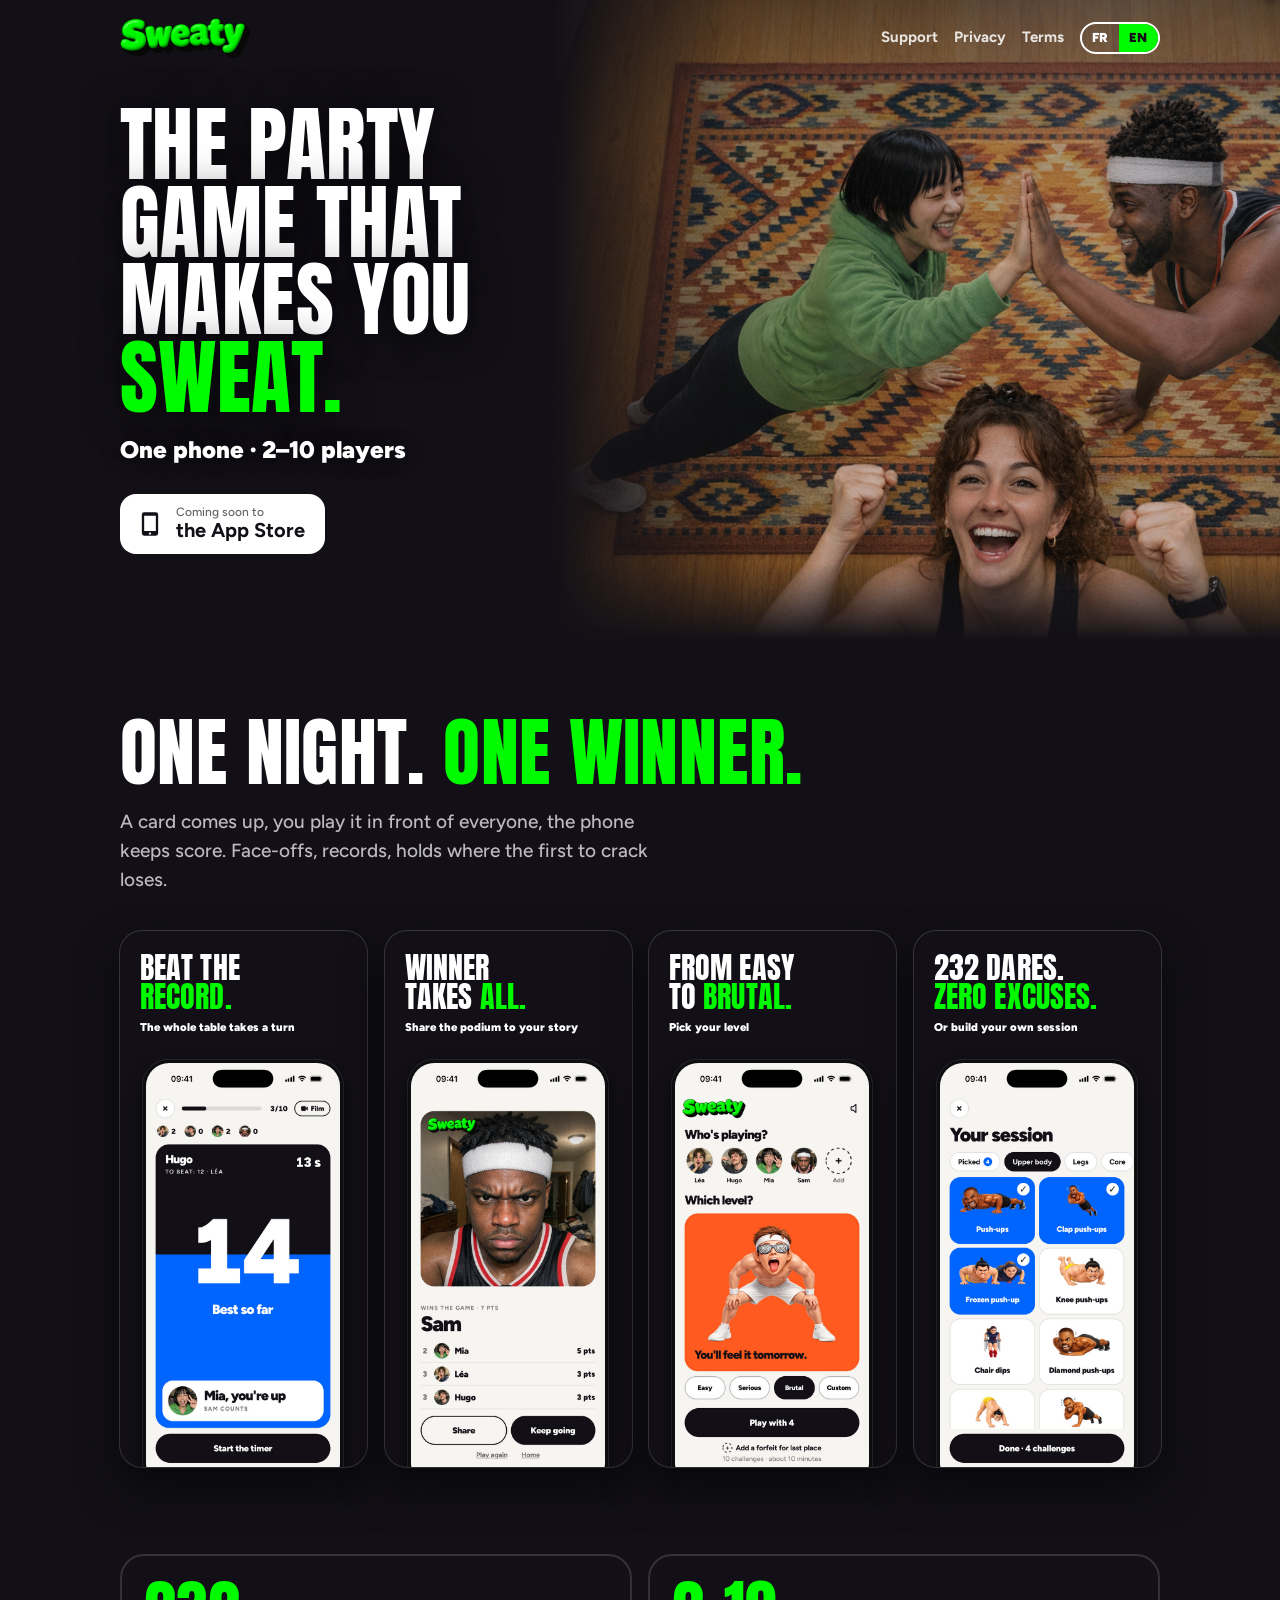
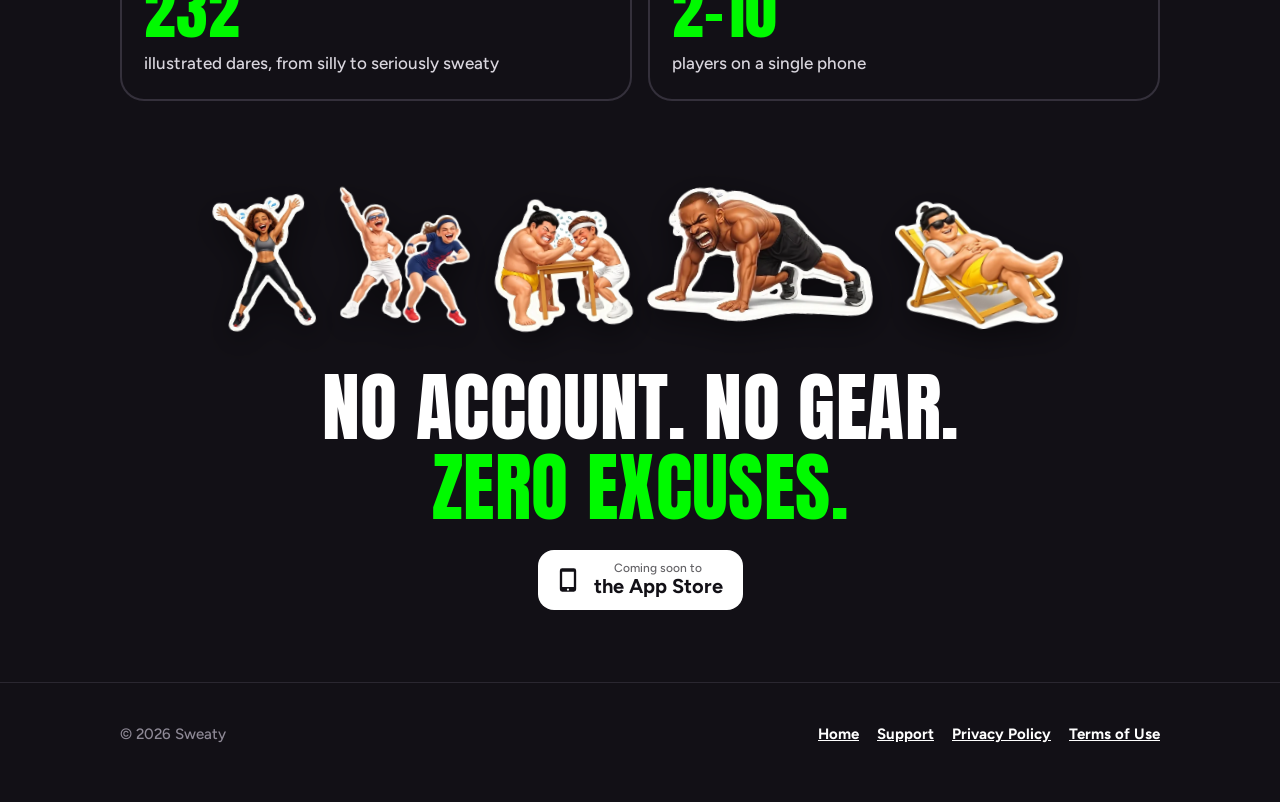
==== commit 25a2ae5c: "Accueil : la ligne « 76 défis express » est retirée, les chiffres tiennent sur deux colonnes Le mode" ====
--- a/index.html
+++ b/index.html
@@ -26,7 +26,7 @@
 })();
 </script>
 <link rel="icon" href="img/favicon.png"><link rel="apple-touch-icon" href="img/icon.png">
-<link rel="stylesheet" href="style.css?v=cb197044">
+<link rel="stylesheet" href="style.css?v=d931d00e">
 <script src="lang.js?v=2d3f7bec"></script>
 </head>
 <body class="home">
@@ -69,7 +69,6 @@
   <div class="wrap">
     <div class="facts">
       <div class="fact"><b>232</b><span data-l="fr">défis illustrés, du fou rire au vrai sport</span><span data-l="en">illustrated dares, from silly to seriously sweaty</span></div>
-      <div class="fact"><b>76</b><span data-l="fr">défis express quand on n'a que cinq minutes</span><span data-l="en">express dares for when you only have five minutes</span></div>
       <div class="fact"><b>2–10</b><span data-l="fr">joueurs sur un seul téléphone</span><span data-l="en">players on a single phone</span></div>
     </div>
   </div>
--- a/style.css
+++ b/style.css
@@ -51,7 +51,7 @@
 .tile .phone{position:absolute;left:9cqw;right:9cqw;top:var(--phone-top,52cqw);padding:1.6cqw;border-radius:11cqw;background:#0E0D10;box-shadow:0 4cqw 7cqw rgba(0,0,0,.55),inset 0 0 0 .3cqw #2A282E}
 .tile .phone img{display:block;width:100%;height:auto;border-radius:9.4cqw}
 .hint{display:none;color:#8e8996;font-size:14px;font-weight:700;margin:6px 0 0}
-.facts{display:grid;grid-template-columns:repeat(3,1fr);gap:16px;margin-top:8px}
+.facts{display:grid;grid-template-columns:repeat(2,1fr);gap:16px;margin-top:8px}
 .fact{border:2px solid #34303b;border-radius:24px;padding:22px;color:#d9d6de}
 .fact b{display:block;font-family:Anton,Impact,sans-serif;font-weight:400;font-size:64px;line-height:1;color:var(--neon);margin-bottom:8px}
 .closing{text-align:center;padding:24px 0 72px}
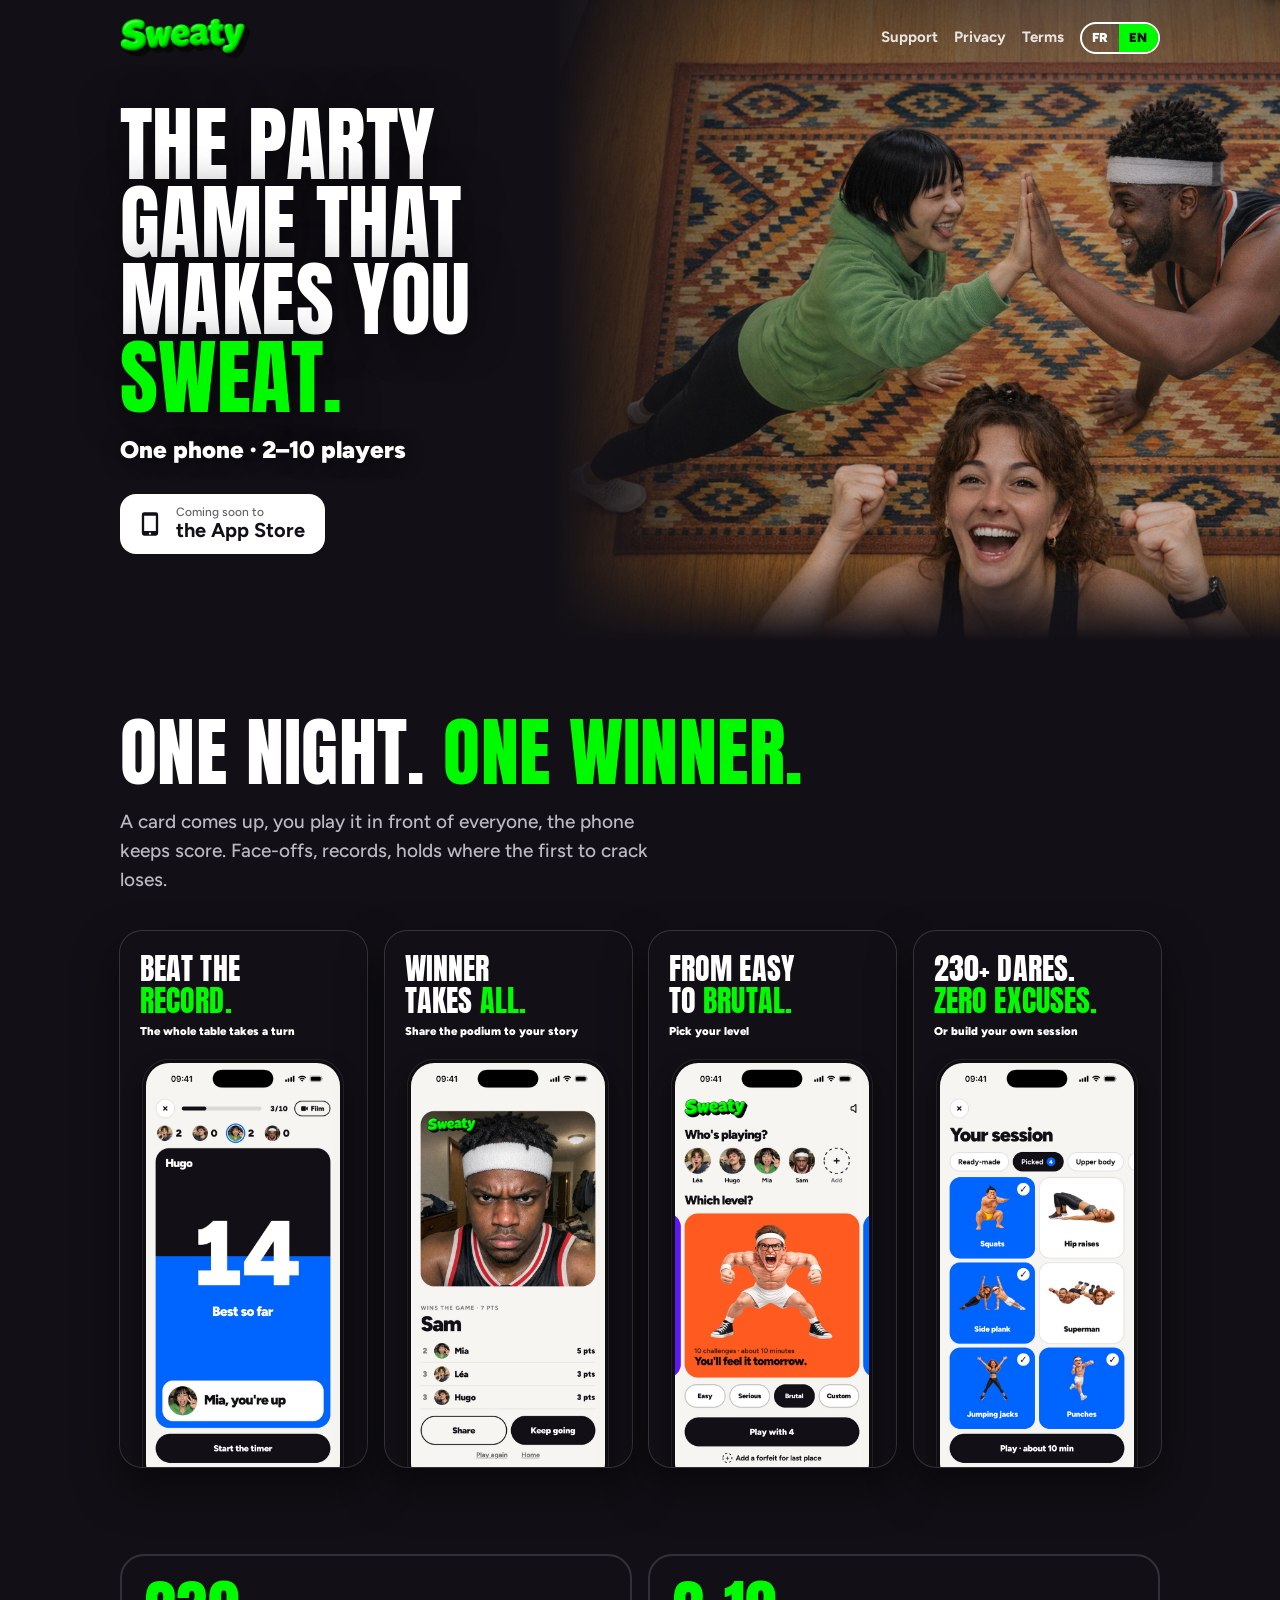
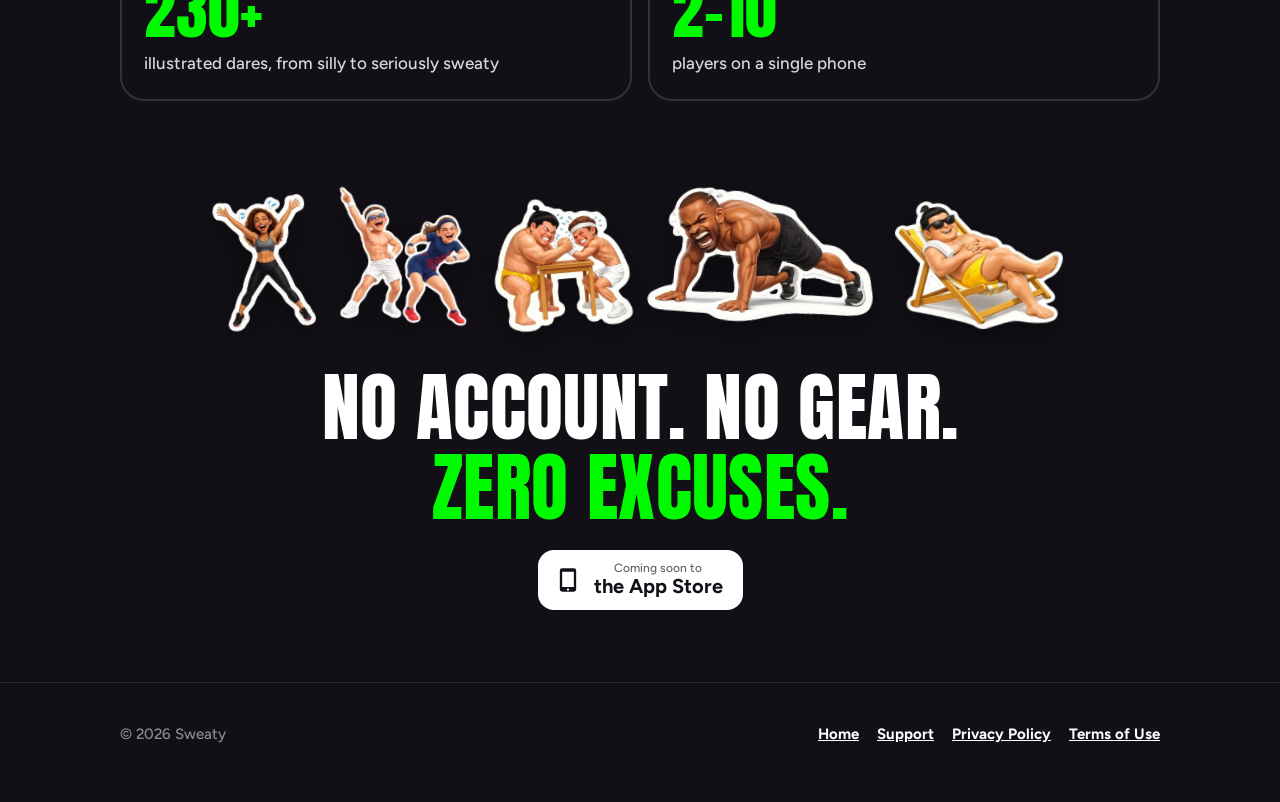
==== commit 789a5c68: "Accueil : la galerie reprend les écrans App Store du 23/11, « Plus de 230 défis » Record avec le hau" ====
--- a/index.html
+++ b/index.html
@@ -26,7 +26,7 @@
 })();
 </script>
 <link rel="icon" href="img/favicon.png"><link rel="apple-touch-icon" href="img/icon.png">
-<link rel="stylesheet" href="style.css?v=d931d00e">
+<link rel="stylesheet" href="style.css?v=4c0ed42b">
 <script src="lang.js?v=2d3f7bec"></script>
 </head>
 <body class="home">
@@ -59,8 +59,8 @@
   <div class="wrap">
     <h2 class="display"><span data-l="fr"><span class="nw">Une soirée.</span> <span class="neon nw">Un gagnant.</span></span><span data-l="en"><span class="nw">One night.</span> <span class="neon nw">One winner.</span></span></h2>
     <p class="sub"><span data-l="fr">Une carte tombe, tu la joues devant tout le monde, le téléphone compte les points. Face-à-face, records, tenues où le premier qui craque a perdu.</span><span data-l="en">A card comes up, you play it in front of everyone, the phone keeps score. Face-offs, records, holds where the first to crack loses.</span></p>
-    <div class="gallery" data-l="fr"><figure class="tile"><figcaption><b class="display">Bats le<br><span class="neon">record.</span></b><span class="cap">Toute la table y passe</span></figcaption><div class="phone"><img src="img/cap2-fr-4.jpg" alt="Record de squats : Hugo en fait 14, à Mia de jouer" width="620" height="1348" loading="lazy"></div></figure><figure class="tile"><figcaption><b class="display">Le gagnant<br>prend <span class="neon">tout.</span></b><span class="cap">Le podium à partager en story</span></figcaption><div class="phone"><img src="img/cap2-fr-5.jpg" alt="Podium de fin de partie : Sam gagne avec 7 points" width="620" height="1348" loading="lazy"></div></figure><figure class="tile"><figcaption><b class="display">De tranquille<br>à <span class="neon">brutal.</span></b><span class="cap">Choisis ton niveau</span></figcaption><div class="phone"><img src="img/cap2-fr-6.jpg" alt="Accueil de Sweaty : les joueurs et le niveau Brutal" width="620" height="1348" loading="lazy"></div></figure><figure class="tile"><figcaption><b class="display">232 défis.<br><span class="neon">Zéro excuse.</span></b><span class="cap">Ou compose ta propre séance</span></figcaption><div class="phone"><img src="img/cap2-fr-7.jpg" alt="Ta séance : les exercices du haut du corps à cocher" width="620" height="1348" loading="lazy"></div></figure></div>
-    <div class="gallery" data-l="en"><figure class="tile"><figcaption><b class="display">Beat the<br><span class="neon">record.</span></b><span class="cap">The whole table takes a turn</span></figcaption><div class="phone"><img src="img/cap2-en-4.jpg" alt="Squat record: Hugo does 14, Mia is up next" width="620" height="1348" loading="lazy"></div></figure><figure class="tile"><figcaption><b class="display">Winner<br>takes <span class="neon">all.</span></b><span class="cap">Share the podium to your story</span></figcaption><div class="phone"><img src="img/cap2-en-5.jpg" alt="End-of-game podium: Sam wins with 7 points" width="620" height="1348" loading="lazy"></div></figure><figure class="tile"><figcaption><b class="display">From easy<br>to <span class="neon">brutal.</span></b><span class="cap">Pick your level</span></figcaption><div class="phone"><img src="img/cap2-en-6.jpg" alt="Sweaty home: the players and the Brutal level" width="620" height="1348" loading="lazy"></div></figure><figure class="tile"><figcaption><b class="display">232 dares.<br><span class="neon">Zero excuses.</span></b><span class="cap">Or build your own session</span></figcaption><div class="phone"><img src="img/cap2-en-7.jpg" alt="Your session: upper-body exercises to tick" width="620" height="1348" loading="lazy"></div></figure></div>
+    <div class="gallery" data-l="fr"><figure class="tile"><figcaption><b class="display">Bats le<br><span class="neon">record.</span></b><span class="cap">Toute la table y passe</span></figcaption><div class="phone"><img src="img/cap3-fr-4.jpg" alt="Record de squats : Hugo en fait 14, meilleur score pour l’instant, à Mia de jouer" width="620" height="1348" loading="lazy"></div></figure><figure class="tile"><figcaption><b class="display">Le gagnant<br>prend <span class="neon">tout.</span></b><span class="cap">Le podium à partager en story</span></figcaption><div class="phone"><img src="img/cap3-fr-5.jpg" alt="Podium de fin de partie : Sam gagne avec 7 points" width="620" height="1348" loading="lazy"></div></figure><figure class="tile"><figcaption><b class="display">De tranquille<br>à <span class="neon">brutal.</span></b><span class="cap">Choisis ton niveau</span></figcaption><div class="phone"><img src="img/cap3-fr-6.jpg" alt="Accueil de Sweaty : les joueurs et le niveau Brutal" width="620" height="1348" loading="lazy"></div></figure><figure class="tile"><figcaption><b class="display">Plus de 230 défis.<br><span class="neon">Zéro excuse.</span></b><span class="cap">Ou compose ta propre séance</span></figcaption><div class="phone"><img src="img/cap3-fr-7.jpg" alt="Ta séance : six exercices choisis, squats, gainage latéral, jumping jacks et coups de poing cochés" width="620" height="1348" loading="lazy"></div></figure></div>
+    <div class="gallery" data-l="en"><figure class="tile"><figcaption><b class="display">Beat the<br><span class="neon">record.</span></b><span class="cap">The whole table takes a turn</span></figcaption><div class="phone"><img src="img/cap3-en-4.jpg" alt="Squat record: Hugo does 14, best so far, Mia is up next" width="620" height="1348" loading="lazy"></div></figure><figure class="tile"><figcaption><b class="display">Winner<br>takes <span class="neon">all.</span></b><span class="cap">Share the podium to your story</span></figcaption><div class="phone"><img src="img/cap3-en-5.jpg" alt="End-of-game podium: Sam wins with 7 points" width="620" height="1348" loading="lazy"></div></figure><figure class="tile"><figcaption><b class="display">From easy<br>to <span class="neon">brutal.</span></b><span class="cap">Pick your level</span></figcaption><div class="phone"><img src="img/cap3-en-6.jpg" alt="Sweaty home: the players and the Brutal level" width="620" height="1348" loading="lazy"></div></figure><figure class="tile"><figcaption><b class="display">230+ dares.<br><span class="neon">Zero excuses.</span></b><span class="cap">Or build your own session</span></figcaption><div class="phone"><img src="img/cap3-en-7.jpg" alt="Your session: six picked exercises, squats, side plank, jumping jacks and punches ticked" width="620" height="1348" loading="lazy"></div></figure></div>
     <p class="hint"><span data-l="fr">Fais défiler →</span><span data-l="en">Scroll →</span></p>
   </div>
 </section>
@@ -68,7 +68,7 @@
 <section class="band ink" style="padding-top:8px">
   <div class="wrap">
     <div class="facts">
-      <div class="fact"><b>232</b><span data-l="fr">défis illustrés, du fou rire au vrai sport</span><span data-l="en">illustrated dares, from silly to seriously sweaty</span></div>
+      <div class="fact"><b>230+</b><span data-l="fr">défis illustrés, du fou rire au vrai sport</span><span data-l="en">illustrated dares, from silly to seriously sweaty</span></div>
       <div class="fact"><b>2–10</b><span data-l="fr">joueurs sur un seul téléphone</span><span data-l="en">players on a single phone</span></div>
     </div>
   </div>
--- a/style.css
+++ b/style.css
@@ -46,9 +46,11 @@
 /* one layout for every tile: title on top, phone at the same height, cut by the tile's bottom edge */
 .tile{margin:0;container-type:inline-size;position:relative;aspect-ratio:1320/2868;overflow:hidden;border-radius:22px;background:var(--ink);box-shadow:0 0 0 1px rgba(255,255,255,.16),0 20px 44px rgba(0,0,0,.55)}
 .tile figcaption{position:absolute;left:8cqw;right:6cqw;top:9cqw}
-.tile figcaption b{display:block;font-size:12cqw;line-height:.98;color:#fff}
+.tile figcaption b{display:block;font-size:12cqw;line-height:1.06;color:#fff}
 .tile figcaption .cap{display:block;margin-top:3.5cqw;font-weight:900;font-size:4.6cqw;line-height:1.25;color:#fff}
 .tile .phone{position:absolute;left:9cqw;right:9cqw;top:var(--phone-top,52cqw);padding:1.6cqw;border-radius:11cqw;background:#0E0D10;box-shadow:0 4cqw 7cqw rgba(0,0,0,.55),inset 0 0 0 .3cqw #2A282E}
+/* « Plus de 230 défis. » tient sur deux lignes : en français les quatre téléphones descendent d'une ligne, au même niveau. */
+html.l-fr .tile{--phone-top:64cqw}
 .tile .phone img{display:block;width:100%;height:auto;border-radius:9.4cqw}
 .hint{display:none;color:#8e8996;font-size:14px;font-weight:700;margin:6px 0 0}
 .facts{display:grid;grid-template-columns:repeat(2,1fr);gap:16px;margin-top:8px}
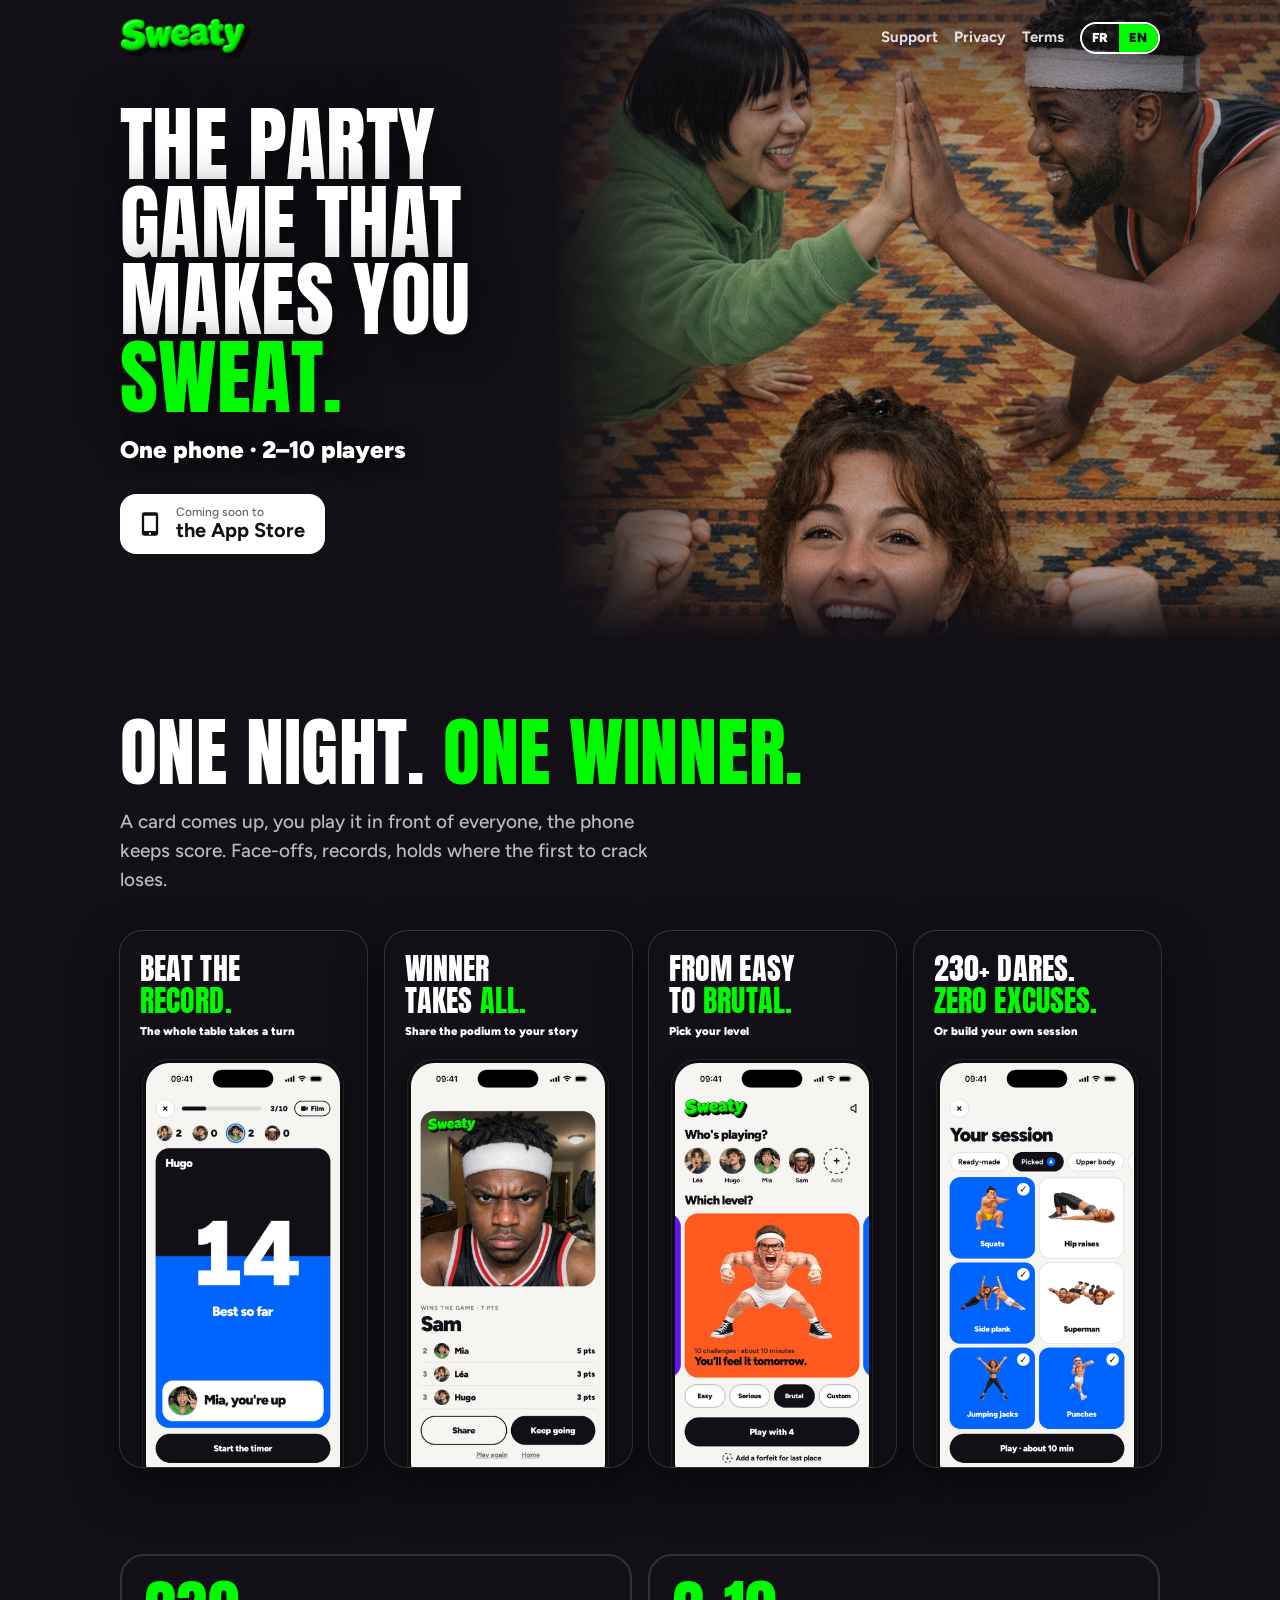
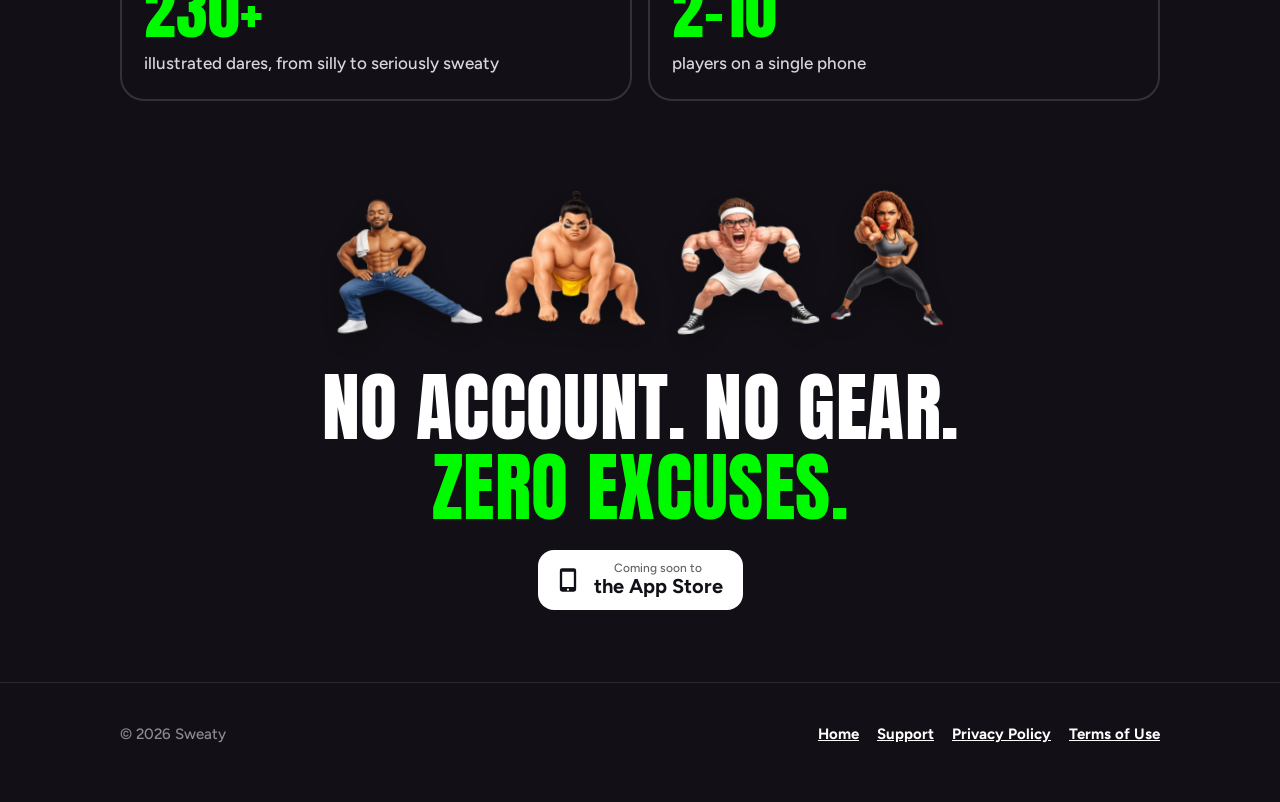
==== commit 4fe8b70b: "Accueil : les mascottes du bas deviennent les quatre héros des niveaux Tranquille, Sérieux, Brutal e" ====
--- a/index.html
+++ b/index.html
@@ -26,7 +26,7 @@
 })();
 </script>
 <link rel="icon" href="img/favicon.png"><link rel="apple-touch-icon" href="img/icon.png">
-<link rel="stylesheet" href="style.css?v=4c0ed42b">
+<link rel="stylesheet" href="style.css?v=59699913">
 <script src="lang.js?v=2d3f7bec"></script>
 </head>
 <body class="home">
@@ -77,7 +77,7 @@
 <section class="ink closing">
   <div class="wrap">
     <div class="mascots" aria-hidden="true">
-      <img src="img/m-jumpingjack.webp" alt="" loading="lazy"><img src="img/m-dance.webp" alt="" loading="lazy"><img src="img/m-armwrestle.webp" alt="" loading="lazy"><img src="img/m-climber.webp" alt="" loading="lazy"><img src="img/m-chill.webp" alt="" loading="lazy">
+      <img src="img/m2-easy.webp" alt="" loading="lazy"><img src="img/m2-serious.webp" alt="" loading="lazy"><img src="img/m2-brutal.webp" alt="" loading="lazy"><img src="img/m2-custom.webp" alt="" loading="lazy">
     </div>
     <h2 class="display"><span data-l="fr"><span class="nw">Pas de compte.</span> <span class="nw">Pas de matériel.</span> <span class="neon nw">Zéro excuse.</span></span><span data-l="en"><span class="nw">No account.</span> <span class="nw">No gear.</span> <span class="neon nw">Zero excuses.</span></span></h2>
     <span class="store" aria-label="App Store">
--- a/style.css
+++ b/style.css
@@ -113,7 +113,8 @@
 .mascots img{width:auto;height:clamp(64px,11vw,132px);filter:drop-shadow(0 10px 16px rgba(0,0,0,.45))}
 .mascots img:nth-child(odd){transform:rotate(-5deg)}
 .mascots img:nth-child(even){transform:rotate(4deg) translateY(-6px)}
-@media (max-width:480px){.mascots img:nth-child(2),.mascots img:nth-child(4){display:none}}
+/* the four level heroes, Tranquille to Custom: all four stay on a phone, a little smaller */
+@media (max-width:480px){.mascots img{height:clamp(58px,17vw,80px)}}
 /* the homepage stays black down to the footer */
 body.home{background:var(--ink)}
 body.home footer{color:#8e8996;border-top-color:#2a2730}
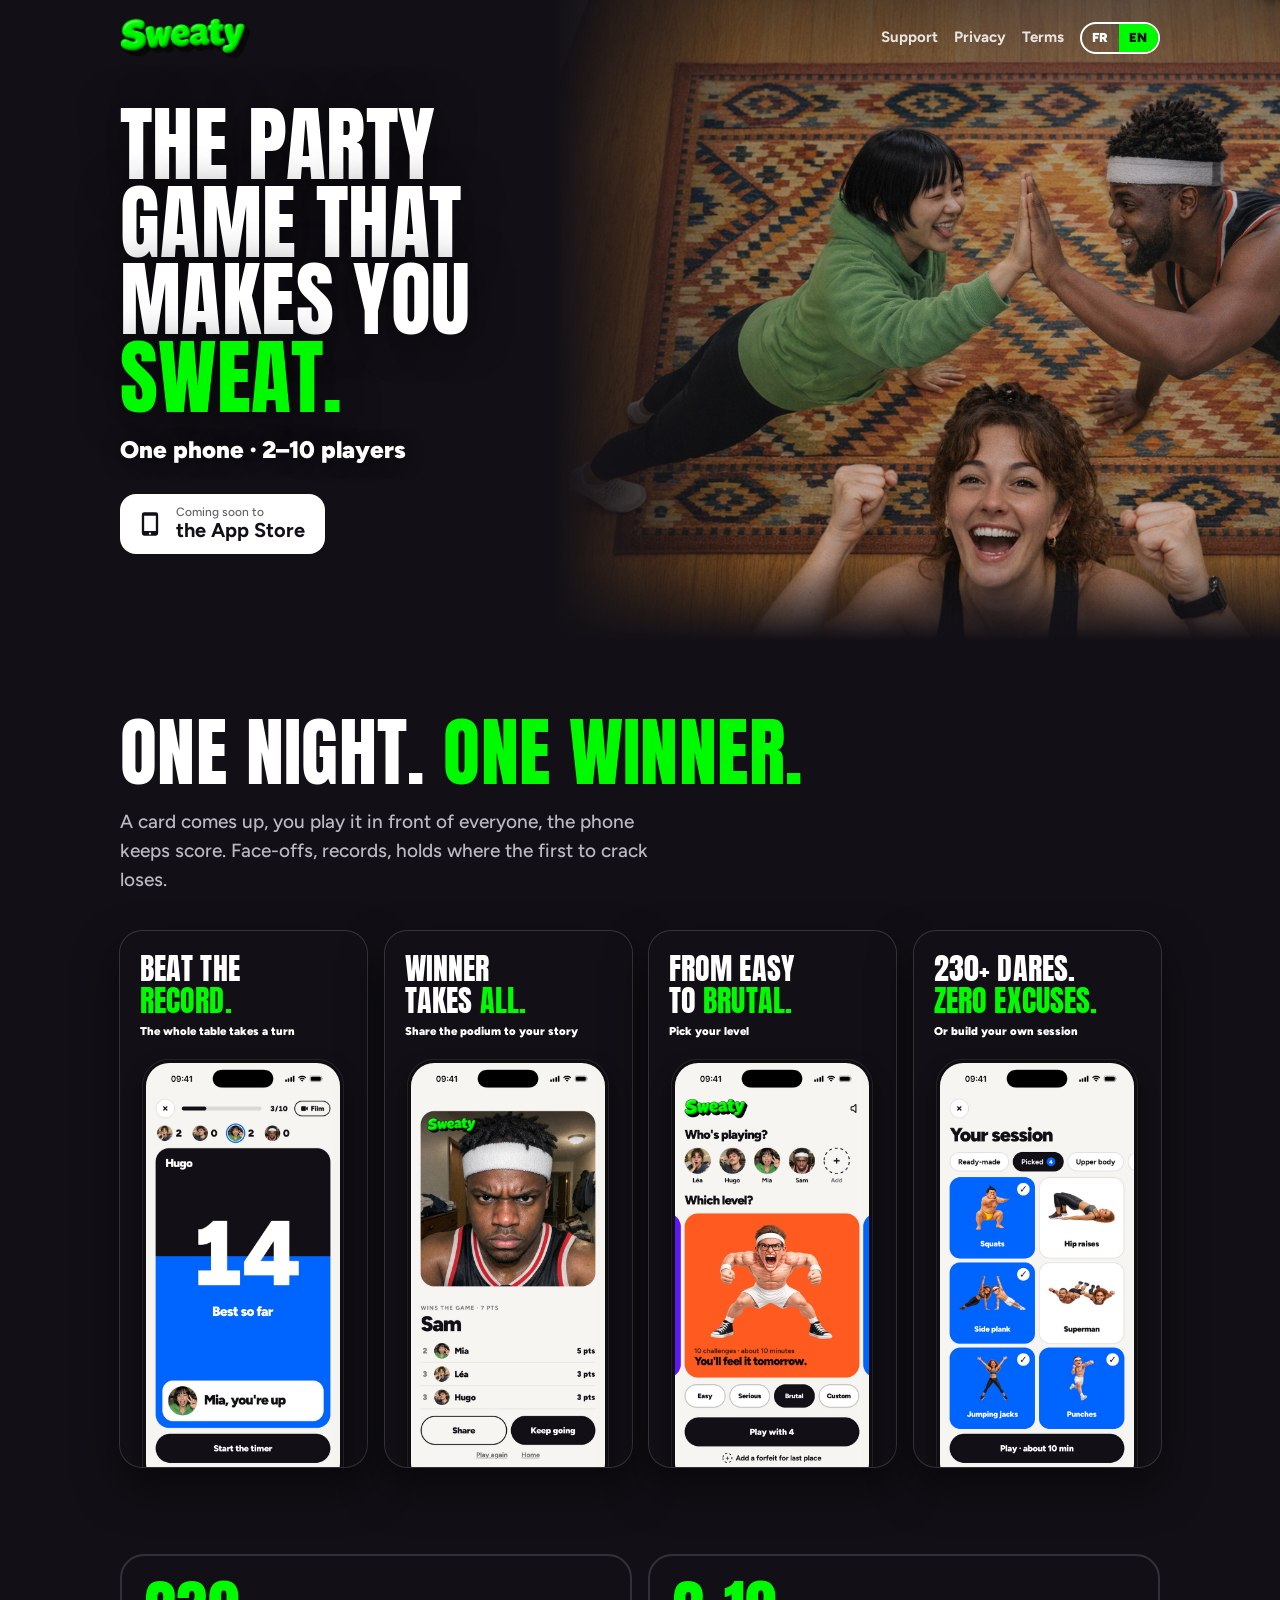
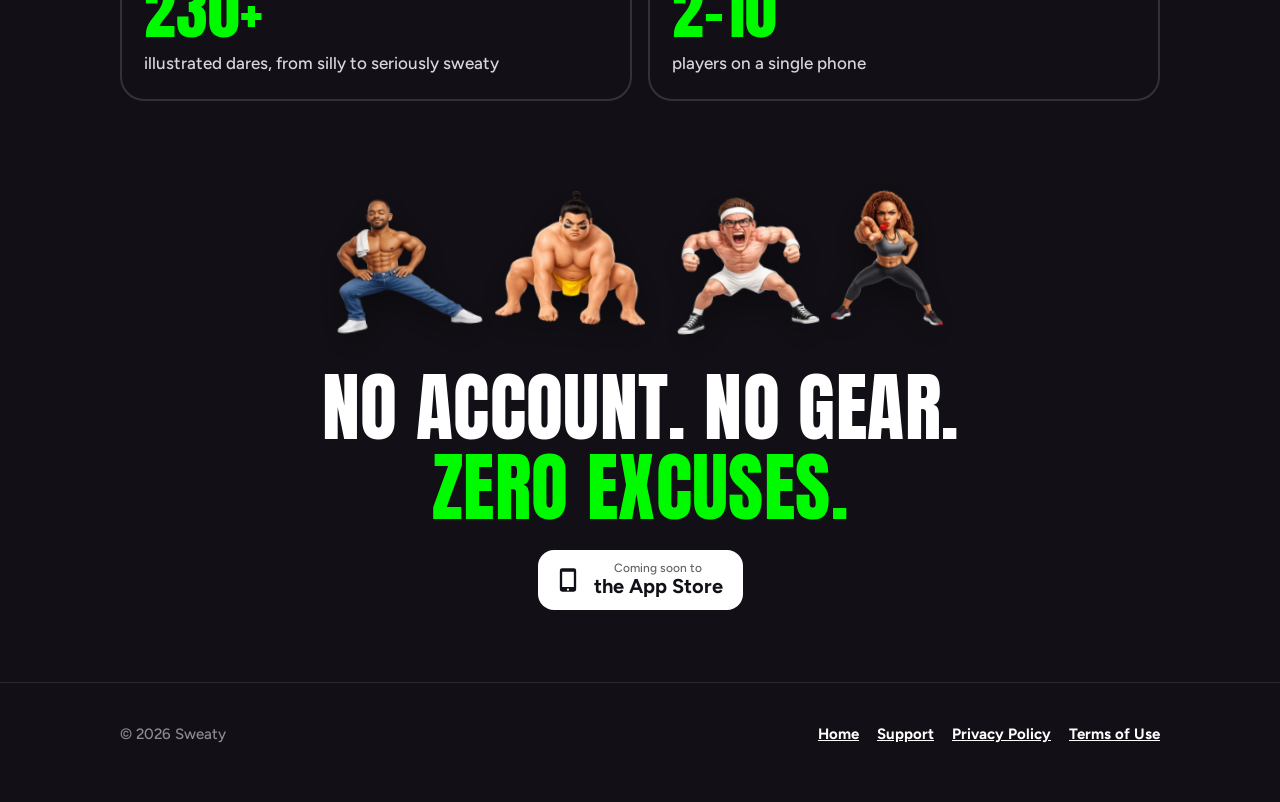
==== commit 114a46e2: "Page Bats-nous : la variante « Record à battre » est retirée Elle servait aux liens de défi express " ====
--- a/index.html
+++ b/index.html
@@ -26,7 +26,7 @@
 })();
 </script>
 <link rel="icon" href="img/favicon.png"><link rel="apple-touch-icon" href="img/icon.png">
-<link rel="stylesheet" href="style.css?v=59699913">
+<link rel="stylesheet" href="style.css?v=32f300a9">
 <script src="lang.js?v=2d3f7bec"></script>
 </head>
 <body class="home">
--- a/style.css
+++ b/style.css
@@ -132,9 +132,6 @@
 .go-duo{position:absolute;inset:0;width:100%;height:100%;object-fit:contain;filter:drop-shadow(0 18px 28px rgba(0,0,0,.5));transform:rotate(-3deg)}
 .go h1{font-size:clamp(64px,19vw,96px);margin:0 0 16px;line-height:.92}
 .go .hl{background:var(--neon);color:var(--ink);padding:0 .07em;display:inline-block;line-height:.96}
-.go-rec{margin:0 0 10px;display:flex;flex-direction:column;align-items:center;gap:2px}
-.go-rec-label{font-weight:900;font-size:13px;letter-spacing:.14em;text-transform:uppercase;color:#bdb9c4}
-.go-rec b{color:var(--neon);font-size:clamp(34px,9vw,56px);line-height:1}
 .go-lead{font-weight:900;font-size:clamp(17px,4.4vw,24px);line-height:1.3;margin:0 0 28px;color:#fff}
 .go-lead .hook{display:none}.go-lead .hook.on{display:inline}
 .go .store{padding:14px 26px 14px 20px;transition:transform .15s}
